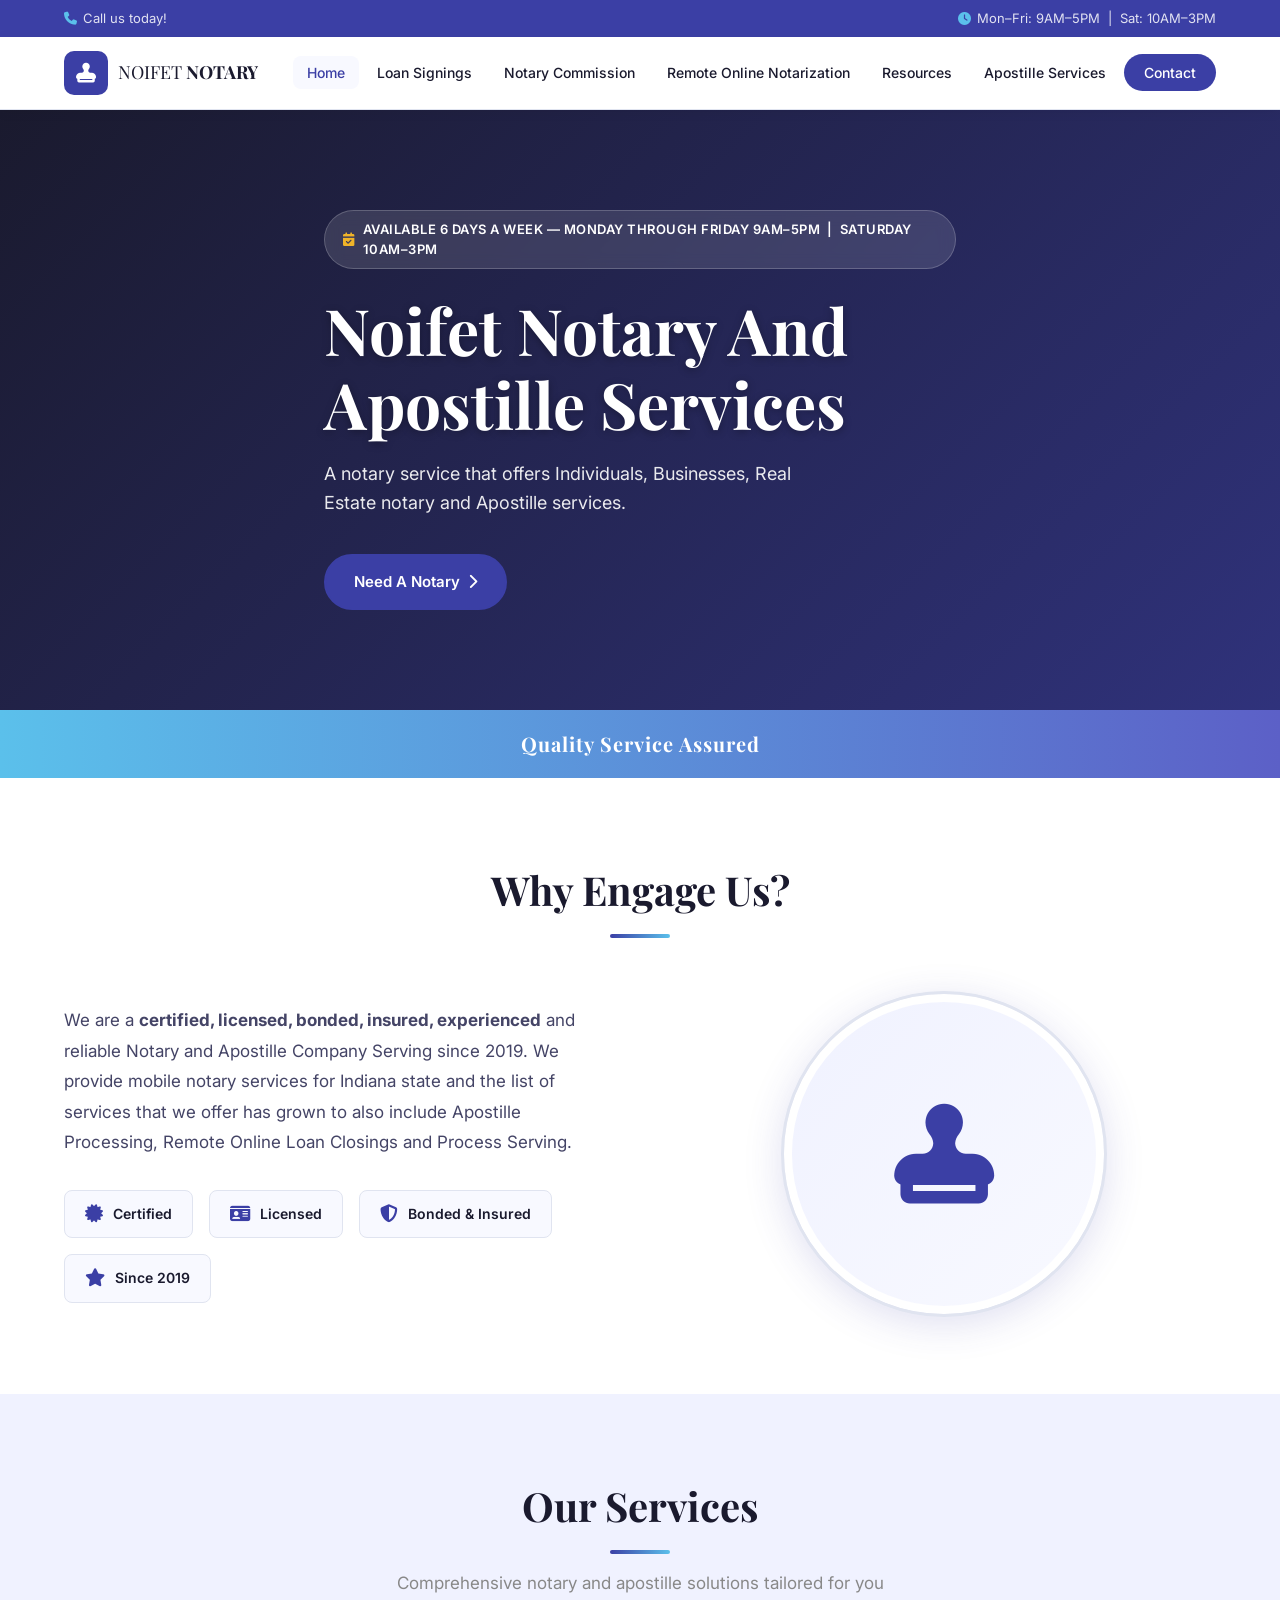
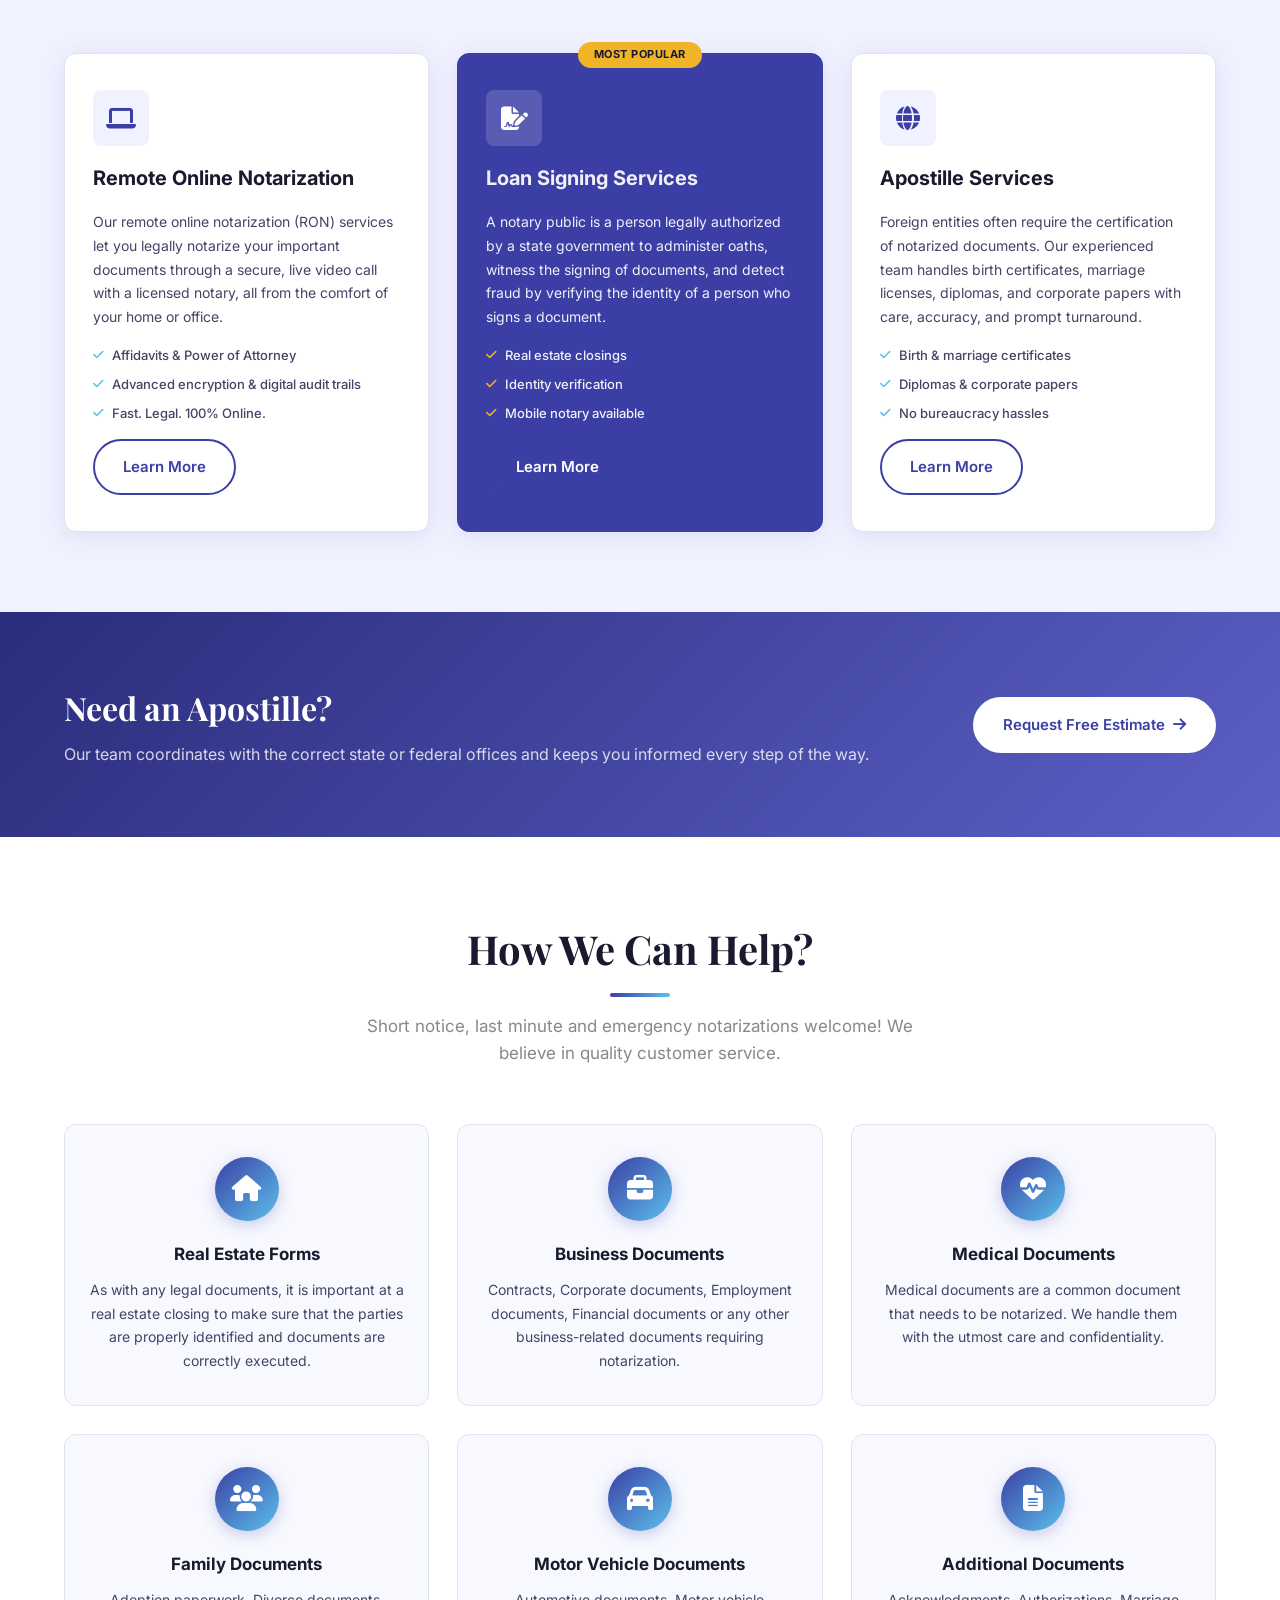
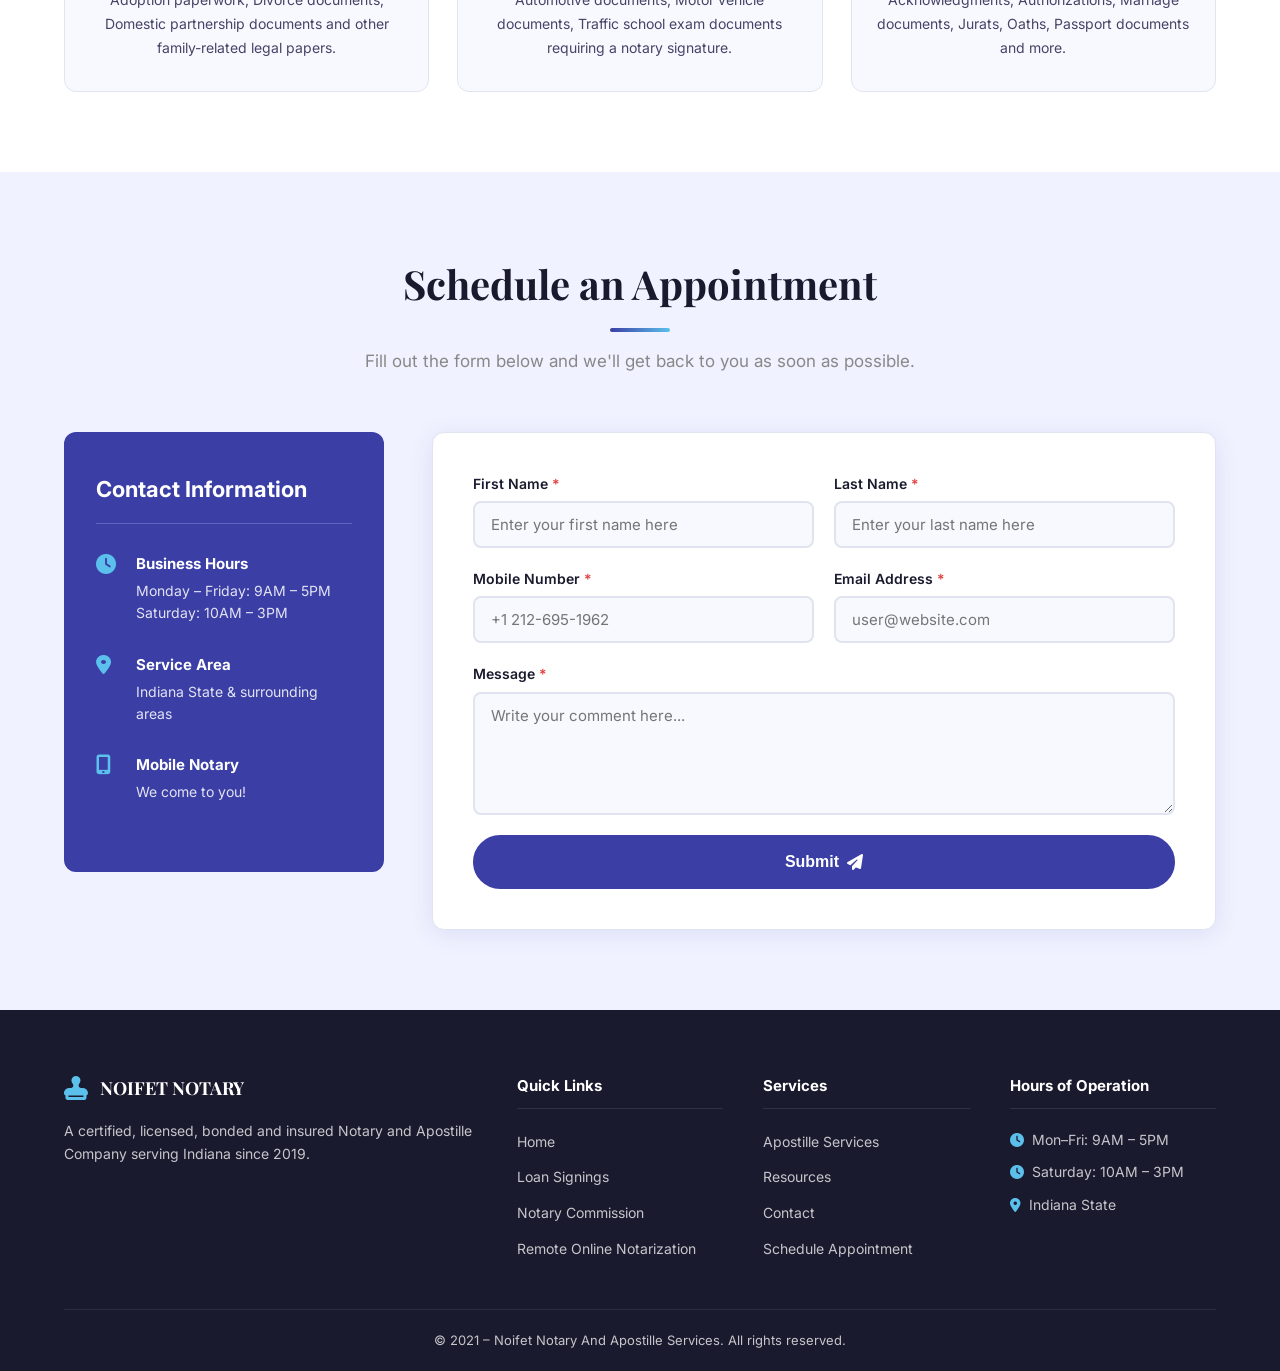
==== index.html @ 9d554729 "Add homepage design with navigation for Noifet Notary website - index.html: full homepage with hero," ====
<!DOCTYPE html>
<html lang="en">
<head>
  <meta charset="UTF-8" />
  <meta name="viewport" content="width=device-width, initial-scale=1.0" />
  <title>Noifet Notary And Apostille Services</title>
  <link rel="stylesheet" href="css/style.css" />
  <link rel="stylesheet" href="https://cdnjs.cloudflare.com/ajax/libs/font-awesome/6.4.0/css/all.min.css" />
  <link href="https://fonts.googleapis.com/css2?family=Inter:wght@400;500;600;700&family=Playfair+Display:wght@700&display=swap" rel="stylesheet" />
</head>
<body>

  <!-- Top Bar -->
  <div class="top-bar">
    <div class="container">
      <span><i class="fas fa-phone"></i> Call us today!</span>
      <span><i class="fas fa-clock"></i> Mon–Fri: 9AM–5PM &nbsp;|&nbsp; Sat: 10AM–3PM</span>
    </div>
  </div>

  <!-- Header / Navbar -->
  <header class="header" id="header">
    <div class="container header-inner">
      <a href="index.html" class="logo">
        <img src="images/logo.png" alt="Noifet Notary Logo" onerror="this.style.display='none'; document.getElementById('logo-text').style.display='flex';" />
        <span id="logo-text" class="logo-text" style="display:none;">
          <span class="logo-icon"><i class="fas fa-stamp"></i></span>
          <span>NOIFET <strong>NOTARY</strong></span>
        </span>
      </a>

      <button class="hamburger" id="hamburger" aria-label="Toggle menu">
        <span></span><span></span><span></span>
      </button>

      <nav class="nav" id="nav">
        <ul class="nav-list">
          <li><a href="index.html" class="nav-link active">Home</a></li>
          <li><a href="loan-signings.html" class="nav-link">Loan Signings</a></li>
          <li><a href="notary-commission.html" class="nav-link">Notary Commission</a></li>
          <li><a href="remote-online-notarization.html" class="nav-link">Remote Online Notarization</a></li>
          <li><a href="resources.html" class="nav-link">Resources</a></li>
          <li><a href="apostille-services.html" class="nav-link">Apostille Services</a></li>
          <li><a href="contact.html" class="nav-link btn-contact">Contact</a></li>
        </ul>
      </nav>
    </div>
  </header>

  <!-- Hero Section -->
  <section class="hero" id="home">
    <div class="hero-overlay"></div>
    <div class="container hero-content">
      <p class="hero-availability">
        <i class="fas fa-calendar-check"></i>
        AVAILABLE 6 DAYS A WEEK — Monday through Friday 9AM–5PM &nbsp;|&nbsp; Saturday 10AM–3PM
      </p>
      <h1 class="hero-title">Noifet Notary And<br />Apostille Services</h1>
      <p class="hero-subtitle">A notary service that offers Individuals, Businesses, Real Estate notary and Apostille services.</p>
      <a href="#appointment" class="btn btn-primary">Need A Notary <i class="fas fa-chevron-right"></i></a>
    </div>
  </section>

  <!-- Quality Banner -->
  <div class="quality-banner">
    <div class="container">
      <span class="quality-text">Quality Service Assured</span>
    </div>
  </div>

  <!-- Why Engage Us -->
  <section class="why-us section" id="about">
    <div class="container">
      <div class="section-header">
        <h2 class="section-title">Why Engage Us?</h2>
        <div class="title-underline"></div>
      </div>
      <div class="why-us-grid">
        <div class="why-us-text">
          <p>We are a <strong>certified, licensed, bonded, insured, experienced</strong> and reliable Notary and Apostille Company Serving since 2019. We provide mobile notary services for Indiana state and the list of services that we offer has grown to also include Apostille Processing, Remote Online Loan Closings and Process Serving.</p>
          <div class="badges">
            <div class="badge"><i class="fas fa-certificate"></i><span>Certified</span></div>
            <div class="badge"><i class="fas fa-id-card"></i><span>Licensed</span></div>
            <div class="badge"><i class="fas fa-shield-alt"></i><span>Bonded &amp; Insured</span></div>
            <div class="badge"><i class="fas fa-star"></i><span>Since 2019</span></div>
          </div>
        </div>
        <div class="why-us-image">
          <div class="img-placeholder">
            <i class="fas fa-stamp"></i>
          </div>
        </div>
      </div>
    </div>
  </section>

  <!-- Services Section -->
  <section class="services section" id="services">
    <div class="container">
      <div class="section-header">
        <h2 class="section-title">Our Services</h2>
        <div class="title-underline"></div>
        <p class="section-subtitle">Comprehensive notary and apostille solutions tailored for you</p>
      </div>
      <div class="services-grid">

        <div class="service-card">
          <div class="service-icon"><i class="fas fa-laptop"></i></div>
          <h3>Remote Online Notarization</h3>
          <p>Our remote online notarization (RON) services let you legally notarize your important documents through a secure, live video call with a licensed notary, all from the comfort of your home or office.</p>
          <ul class="service-features">
            <li><i class="fas fa-check"></i> Affidavits &amp; Power of Attorney</li>
            <li><i class="fas fa-check"></i> Advanced encryption &amp; digital audit trails</li>
            <li><i class="fas fa-check"></i> Fast. Legal. 100% Online.</li>
          </ul>
          <a href="remote-online-notarization.html" class="btn btn-outline">Learn More</a>
        </div>

        <div class="service-card featured">
          <div class="service-badge">Most Popular</div>
          <div class="service-icon"><i class="fas fa-file-signature"></i></div>
          <h3>Loan Signing Services</h3>
          <p>A notary public is a person legally authorized by a state government to administer oaths, witness the signing of documents, and detect fraud by verifying the identity of a person who signs a document.</p>
          <ul class="service-features">
            <li><i class="fas fa-check"></i> Real estate closings</li>
            <li><i class="fas fa-check"></i> Identity verification</li>
            <li><i class="fas fa-check"></i> Mobile notary available</li>
          </ul>
          <a href="loan-signings.html" class="btn btn-primary">Learn More</a>
        </div>

        <div class="service-card">
          <div class="service-icon"><i class="fas fa-globe"></i></div>
          <h3>Apostille Services</h3>
          <p>Foreign entities often require the certification of notarized documents. Our experienced team handles birth certificates, marriage licenses, diplomas, and corporate papers with care, accuracy, and prompt turnaround.</p>
          <ul class="service-features">
            <li><i class="fas fa-check"></i> Birth &amp; marriage certificates</li>
            <li><i class="fas fa-check"></i> Diplomas &amp; corporate papers</li>
            <li><i class="fas fa-check"></i> No bureaucracy hassles</li>
          </ul>
          <a href="apostille-services.html" class="btn btn-outline">Learn More</a>
        </div>

      </div>
    </div>
  </section>

  <!-- Free Estimate CTA -->
  <section class="cta-estimate section">
    <div class="container cta-inner">
      <div class="cta-text">
        <h2>Need an Apostille?</h2>
        <p>Our team coordinates with the correct state or federal offices and keeps you informed every step of the way.</p>
      </div>
      <a href="#appointment" class="btn btn-white">Request Free Estimate <i class="fas fa-arrow-right"></i></a>
    </div>
  </section>

  <!-- How We Can Help -->
  <section class="how-help section" id="how-we-help">
    <div class="container">
      <div class="section-header">
        <h2 class="section-title">How We Can Help?</h2>
        <div class="title-underline"></div>
        <p class="section-subtitle">Short notice, last minute and emergency notarizations welcome! We believe in quality customer service.</p>
      </div>
      <div class="help-grid">

        <div class="help-card">
          <div class="help-icon"><i class="fas fa-home"></i></div>
          <h4>Real Estate Forms</h4>
          <p>As with any legal documents, it is important at a real estate closing to make sure that the parties are properly identified and documents are correctly executed.</p>
        </div>

        <div class="help-card">
          <div class="help-icon"><i class="fas fa-briefcase"></i></div>
          <h4>Business Documents</h4>
          <p>Contracts, Corporate documents, Employment documents, Financial documents or any other business-related documents requiring notarization.</p>
        </div>

        <div class="help-card">
          <div class="help-icon"><i class="fas fa-heartbeat"></i></div>
          <h4>Medical Documents</h4>
          <p>Medical documents are a common document that needs to be notarized. We handle them with the utmost care and confidentiality.</p>
        </div>

        <div class="help-card">
          <div class="help-icon"><i class="fas fa-users"></i></div>
          <h4>Family Documents</h4>
          <p>Adoption paperwork, Divorce documents, Domestic partnership documents and other family-related legal papers.</p>
        </div>

        <div class="help-card">
          <div class="help-icon"><i class="fas fa-car"></i></div>
          <h4>Motor Vehicle Documents</h4>
          <p>Automotive documents, Motor vehicle documents, Traffic school exam documents requiring a notary signature.</p>
        </div>

        <div class="help-card">
          <div class="help-icon"><i class="fas fa-file-alt"></i></div>
          <h4>Additional Documents</h4>
          <p>Acknowledgments, Authorizations, Marriage documents, Jurats, Oaths, Passport documents and more.</p>
        </div>

      </div>
    </div>
  </section>

  <!-- Appointment Section -->
  <section class="appointment section" id="appointment">
    <div class="container">
      <div class="section-header">
        <h2 class="section-title">Schedule an Appointment</h2>
        <div class="title-underline"></div>
        <p class="section-subtitle">Fill out the form below and we'll get back to you as soon as possible.</p>
      </div>
      <div class="appointment-wrapper">
        <div class="appointment-info">
          <h3>Contact Information</h3>
          <div class="contact-item">
            <i class="fas fa-clock"></i>
            <div>
              <strong>Business Hours</strong>
              <p>Monday – Friday: 9AM – 5PM</p>
              <p>Saturday: 10AM – 3PM</p>
            </div>
          </div>
          <div class="contact-item">
            <i class="fas fa-map-marker-alt"></i>
            <div>
              <strong>Service Area</strong>
              <p>Indiana State &amp; surrounding areas</p>
            </div>
          </div>
          <div class="contact-item">
            <i class="fas fa-mobile-alt"></i>
            <div>
              <strong>Mobile Notary</strong>
              <p>We come to you!</p>
            </div>
          </div>
        </div>

        <form class="appointment-form" id="appointmentForm">
          <div class="form-row">
            <div class="form-group">
              <label for="firstName">First Name <span class="required">*</span></label>
              <input type="text" id="firstName" placeholder="Enter your first name here" required />
            </div>
            <div class="form-group">
              <label for="lastName">Last Name <span class="required">*</span></label>
              <input type="text" id="lastName" placeholder="Enter your last name here" required />
            </div>
          </div>
          <div class="form-row">
            <div class="form-group">
              <label for="phone">Mobile Number <span class="required">*</span></label>
              <input type="tel" id="phone" placeholder="+1 212-695-1962" required />
            </div>
            <div class="form-group">
              <label for="email">Email Address <span class="required">*</span></label>
              <input type="email" id="email" placeholder="user@website.com" required />
            </div>
          </div>
          <div class="form-group full-width">
            <label for="message">Message <span class="required">*</span></label>
            <textarea id="message" rows="5" placeholder="Write your comment here..." required></textarea>
          </div>
          <button type="submit" class="btn btn-primary btn-submit">
            Submit <i class="fas fa-paper-plane"></i>
          </button>
          <div class="form-success" id="formSuccess" style="display:none;">
            <i class="fas fa-check-circle"></i> Thank you! We'll be in touch shortly.
          </div>
        </form>
      </div>
    </div>
  </section>

  <!-- Footer -->
  <footer class="footer">
    <div class="container">
      <div class="footer-grid">
        <div class="footer-brand">
          <div class="footer-logo">
            <i class="fas fa-stamp"></i>
            <span>NOIFET NOTARY</span>
          </div>
          <p>A certified, licensed, bonded and insured Notary and Apostille Company serving Indiana since 2019.</p>
        </div>
        <div class="footer-links">
          <h4>Quick Links</h4>
          <ul>
            <li><a href="index.html">Home</a></li>
            <li><a href="loan-signings.html">Loan Signings</a></li>
            <li><a href="notary-commission.html">Notary Commission</a></li>
            <li><a href="remote-online-notarization.html">Remote Online Notarization</a></li>
          </ul>
        </div>
        <div class="footer-links">
          <h4>Services</h4>
          <ul>
            <li><a href="apostille-services.html">Apostille Services</a></li>
            <li><a href="resources.html">Resources</a></li>
            <li><a href="contact.html">Contact</a></li>
            <li><a href="#appointment">Schedule Appointment</a></li>
          </ul>
        </div>
        <div class="footer-contact">
          <h4>Hours of Operation</h4>
          <p><i class="fas fa-clock"></i> Mon–Fri: 9AM – 5PM</p>
          <p><i class="fas fa-clock"></i> Saturday: 10AM – 3PM</p>
          <p><i class="fas fa-map-marker-alt"></i> Indiana State</p>
        </div>
      </div>
      <div class="footer-bottom">
        <p>&copy; 2021 – Noifet Notary And Apostille Services. All rights reserved.</p>
      </div>
    </div>
  </footer>

  <script src="js/main.js"></script>
</body>
</html>
---- css/style.css ----
/* =============================================
   NOIFET NOTARY - Main Stylesheet
   ============================================= */

/* === Reset & Base === */
*, *::before, *::after {
  box-sizing: border-box;
  margin: 0;
  padding: 0;
}

:root {
  --primary:       #3b3fa5;
  --primary-dark:  #2a2d7a;
  --primary-light: #5c60c7;
  --accent:        #5bc0eb;
  --accent-dark:   #3aa8d8;
  --gold:          #f0b429;
  --text-dark:     #1a1a2e;
  --text-body:     #444466;
  --text-light:    #888;
  --bg-light:      #f8f9ff;
  --bg-section:    #f0f2ff;
  --white:         #ffffff;
  --border:        #e0e4f0;
  --shadow:        0 4px 24px rgba(59, 63, 165, 0.10);
  --shadow-hover:  0 8px 40px rgba(59, 63, 165, 0.18);
  --radius:        12px;
  --radius-sm:     8px;
  --transition:    0.3s ease;
  --container:     1200px;
}

html { scroll-behavior: smooth; }

body {
  font-family: 'Inter', sans-serif;
  color: var(--text-body);
  background: var(--white);
  line-height: 1.6;
  font-size: 16px;
}

a { text-decoration: none; color: inherit; }
ul { list-style: none; }
img { max-width: 100%; display: block; }

.container {
  max-width: var(--container);
  margin: 0 auto;
  padding: 0 24px;
}

.section { padding: 80px 0; }

/* === Buttons === */
.btn {
  display: inline-flex;
  align-items: center;
  gap: 8px;
  padding: 14px 28px;
  border-radius: 50px;
  font-weight: 600;
  font-size: 15px;
  cursor: pointer;
  border: 2px solid transparent;
  transition: all var(--transition);
  white-space: nowrap;
}

.btn-primary {
  background: var(--primary);
  color: var(--white);
  border-color: var(--primary);
}
.btn-primary:hover {
  background: var(--primary-dark);
  border-color: var(--primary-dark);
  transform: translateY(-2px);
  box-shadow: 0 8px 24px rgba(59,63,165,0.35);
}

.btn-outline {
  background: transparent;
  color: var(--primary);
  border-color: var(--primary);
}
.btn-outline:hover {
  background: var(--primary);
  color: var(--white);
  transform: translateY(-2px);
}

.btn-white {
  background: var(--white);
  color: var(--primary);
  border-color: var(--white);
}
.btn-white:hover {
  background: transparent;
  color: var(--white);
  transform: translateY(-2px);
}

/* === Section Headers === */
.section-header {
  text-align: center;
  margin-bottom: 56px;
}
.section-title {
  font-family: 'Playfair Display', serif;
  font-size: clamp(28px, 4vw, 40px);
  color: var(--text-dark);
  margin-bottom: 12px;
}
.title-underline {
  width: 60px;
  height: 4px;
  background: linear-gradient(90deg, var(--primary), var(--accent));
  border-radius: 4px;
  margin: 0 auto 16px;
}
.section-subtitle {
  color: var(--text-light);
  font-size: 17px;
  max-width: 600px;
  margin: 0 auto;
}

/* =============================================
   TOP BAR
   ============================================= */
.top-bar {
  background: var(--primary);
  color: rgba(255,255,255,0.85);
  font-size: 13px;
  padding: 8px 0;
}
.top-bar .container {
  display: flex;
  justify-content: space-between;
  align-items: center;
  flex-wrap: wrap;
  gap: 8px;
}
.top-bar span { display: flex; align-items: center; gap: 6px; }
.top-bar i { color: var(--accent); }

/* =============================================
   HEADER / NAV
   ============================================= */
.header {
  position: sticky;
  top: 0;
  z-index: 1000;
  background: var(--white);
  border-bottom: 1px solid var(--border);
  box-shadow: 0 2px 12px rgba(0,0,0,0.06);
  transition: box-shadow var(--transition);
}
.header.scrolled { box-shadow: 0 4px 20px rgba(0,0,0,0.12); }

.header-inner {
  display: flex;
  align-items: center;
  justify-content: space-between;
  height: 72px;
}

/* Logo */
.logo { display: flex; align-items: center; }
.logo img { height: 56px; width: auto; }
.logo-text {
  display: flex;
  align-items: center;
  gap: 10px;
  font-family: 'Playfair Display', serif;
  font-size: 18px;
  color: var(--text-dark);
}
.logo-icon {
  width: 44px; height: 44px;
  background: var(--primary);
  color: var(--white);
  border-radius: 10px;
  display: flex; align-items: center; justify-content: center;
  font-size: 20px;
}

/* Nav */
.nav-list {
  display: flex;
  align-items: center;
  gap: 4px;
}
.nav-link {
  padding: 8px 14px;
  border-radius: var(--radius-sm);
  font-size: 14px;
  font-weight: 500;
  color: var(--text-dark);
  transition: all var(--transition);
  white-space: nowrap;
}
.nav-link:hover,
.nav-link.active {
  color: var(--primary);
  background: var(--bg-light);
}
.btn-contact {
  background: var(--primary) !important;
  color: var(--white) !important;
  border-radius: 50px !important;
  padding: 10px 20px !important;
}
.btn-contact:hover {
  background: var(--primary-dark) !important;
}

/* Hamburger */
.hamburger {
  display: none;
  flex-direction: column;
  gap: 5px;
  background: none;
  border: none;
  cursor: pointer;
  padding: 4px;
}
.hamburger span {
  display: block;
  width: 24px;
  height: 2px;
  background: var(--text-dark);
  border-radius: 2px;
  transition: all var(--transition);
}
.hamburger.open span:nth-child(1) { transform: translateY(7px) rotate(45deg); }
.hamburger.open span:nth-child(2) { opacity: 0; }
.hamburger.open span:nth-child(3) { transform: translateY(-7px) rotate(-45deg); }

/* =============================================
   HERO
   ============================================= */
.hero {
  position: relative;
  min-height: 600px;
  display: flex;
  align-items: center;
  background: url('../images/hero-bg.jpg') center/cover no-repeat;
  background-color: var(--text-dark);
}
.hero-overlay {
  position: absolute;
  inset: 0;
  background: linear-gradient(135deg, rgba(26,26,46,0.82) 0%, rgba(59,63,165,0.65) 100%);
}
.hero-content {
  position: relative;
  z-index: 1;
  max-width: 680px;
  color: var(--white);
  padding: 80px 24px;
}
.hero-availability {
  display: inline-flex;
  align-items: center;
  gap: 8px;
  background: rgba(255,255,255,0.12);
  backdrop-filter: blur(8px);
  border: 1px solid rgba(255,255,255,0.2);
  border-radius: 50px;
  padding: 8px 18px;
  font-size: 13px;
  font-weight: 600;
  letter-spacing: 0.5px;
  margin-bottom: 24px;
  text-transform: uppercase;
}
.hero-availability i { color: var(--gold); }
.hero-title {
  font-family: 'Playfair Display', serif;
  font-size: clamp(36px, 6vw, 64px);
  line-height: 1.15;
  margin-bottom: 20px;
  text-shadow: 0 2px 8px rgba(0,0,0,0.3);
}
.hero-subtitle {
  font-size: 18px;
  opacity: 0.9;
  margin-bottom: 36px;
  max-width: 520px;
}

/* =============================================
   QUALITY BANNER
   ============================================= */
.quality-banner {
  background: linear-gradient(90deg, var(--accent) 0%, var(--primary-light) 100%);
  padding: 18px 0;
}
.quality-text {
  display: block;
  text-align: center;
  color: var(--white);
  font-size: 20px;
  font-weight: 700;
  font-family: 'Playfair Display', serif;
  letter-spacing: 1px;
}

/* =============================================
   WHY ENGAGE US
   ============================================= */
.why-us { background: var(--white); }
.why-us-grid {
  display: grid;
  grid-template-columns: 1fr 1fr;
  gap: 64px;
  align-items: center;
}
.why-us-text p {
  font-size: 17px;
  line-height: 1.8;
  color: var(--text-body);
  margin-bottom: 32px;
}
.badges {
  display: flex;
  flex-wrap: wrap;
  gap: 16px;
}
.badge {
  display: flex;
  align-items: center;
  gap: 10px;
  background: var(--bg-light);
  border: 1px solid var(--border);
  border-radius: var(--radius-sm);
  padding: 12px 20px;
  font-weight: 600;
  color: var(--text-dark);
  font-size: 14px;
  transition: all var(--transition);
}
.badge:hover {
  background: var(--primary);
  color: var(--white);
  border-color: var(--primary);
  transform: translateY(-2px);
  box-shadow: var(--shadow);
}
.badge i { color: var(--primary); font-size: 18px; transition: color var(--transition); }
.badge:hover i { color: var(--white); }

.why-us-image { display: flex; justify-content: center; }
.img-placeholder {
  width: 320px; height: 320px;
  background: linear-gradient(135deg, var(--bg-section), var(--bg-light));
  border-radius: 50%;
  display: flex; align-items: center; justify-content: center;
  font-size: 100px;
  color: var(--primary);
  box-shadow: var(--shadow-hover);
  border: 8px solid var(--white);
  outline: 3px solid var(--border);
}

/* =============================================
   SERVICES
   ============================================= */
.services { background: var(--bg-section); }
.services-grid {
  display: grid;
  grid-template-columns: repeat(3, 1fr);
  gap: 28px;
}
.service-card {
  background: var(--white);
  border-radius: var(--radius);
  padding: 36px 28px;
  border: 1px solid var(--border);
  box-shadow: var(--shadow);
  position: relative;
  transition: all var(--transition);
  display: flex;
  flex-direction: column;
  gap: 16px;
}
.service-card:hover {
  transform: translateY(-6px);
  box-shadow: var(--shadow-hover);
  border-color: var(--primary-light);
}
.service-card.featured {
  background: var(--primary);
  color: var(--white);
  border-color: var(--primary);
}
.service-card.featured h3,
.service-card.featured p,
.service-card.featured li { color: rgba(255,255,255,0.92); }

.service-badge {
  position: absolute;
  top: -12px; left: 50%; transform: translateX(-50%);
  background: var(--gold);
  color: var(--text-dark);
  font-size: 11px;
  font-weight: 700;
  padding: 4px 16px;
  border-radius: 50px;
  letter-spacing: 0.5px;
  text-transform: uppercase;
}
.service-icon {
  width: 56px; height: 56px;
  background: var(--bg-section);
  border-radius: var(--radius-sm);
  display: flex; align-items: center; justify-content: center;
  font-size: 24px;
  color: var(--primary);
  flex-shrink: 0;
}
.service-card.featured .service-icon {
  background: rgba(255,255,255,0.15);
  color: var(--white);
}
.service-card h3 {
  font-size: 20px;
  font-weight: 700;
  color: var(--text-dark);
}
.service-card p { font-size: 14px; line-height: 1.7; }
.service-features { display: flex; flex-direction: column; gap: 8px; }
.service-features li {
  display: flex; align-items: center; gap: 8px;
  font-size: 13px; font-weight: 500;
}
.service-features i { color: var(--accent); font-size: 12px; }
.service-card.featured .service-features i { color: var(--gold); }
.service-card .btn { margin-top: auto; align-self: flex-start; }

/* =============================================
   CTA ESTIMATE
   ============================================= */
.cta-estimate {
  background: linear-gradient(135deg, var(--primary-dark), var(--primary-light));
  padding: 70px 0;
}
.cta-inner {
  display: flex;
  align-items: center;
  justify-content: space-between;
  gap: 32px;
  flex-wrap: wrap;
}
.cta-text h2 {
  font-family: 'Playfair Display', serif;
  font-size: 32px;
  color: var(--white);
  margin-bottom: 8px;
}
.cta-text p { color: rgba(255,255,255,0.8); font-size: 16px; }

/* =============================================
   HOW WE HELP
   ============================================= */
.how-help { background: var(--white); }
.help-grid {
  display: grid;
  grid-template-columns: repeat(3, 1fr);
  gap: 28px;
}
.help-card {
  background: var(--bg-light);
  border-radius: var(--radius);
  padding: 32px 24px;
  border: 1px solid var(--border);
  transition: all var(--transition);
  text-align: center;
}
.help-card:hover {
  background: var(--white);
  box-shadow: var(--shadow-hover);
  transform: translateY(-4px);
  border-color: var(--primary-light);
}
.help-icon {
  width: 64px; height: 64px;
  background: linear-gradient(135deg, var(--primary), var(--accent));
  border-radius: 50%;
  display: flex; align-items: center; justify-content: center;
  font-size: 26px;
  color: var(--white);
  margin: 0 auto 20px;
  box-shadow: 0 4px 16px rgba(59,63,165,0.25);
}
.help-card h4 {
  font-size: 17px;
  font-weight: 700;
  color: var(--text-dark);
  margin-bottom: 10px;
}
.help-card p { font-size: 14px; line-height: 1.7; color: var(--text-body); }

/* =============================================
   APPOINTMENT
   ============================================= */
.appointment { background: var(--bg-section); }
.appointment-wrapper {
  display: grid;
  grid-template-columns: 320px 1fr;
  gap: 48px;
  align-items: start;
}
.appointment-info {
  background: var(--primary);
  border-radius: var(--radius);
  padding: 40px 32px;
  color: var(--white);
}
.appointment-info h3 {
  font-size: 22px;
  font-weight: 700;
  margin-bottom: 28px;
  padding-bottom: 16px;
  border-bottom: 1px solid rgba(255,255,255,0.2);
}
.contact-item {
  display: flex;
  gap: 16px;
  align-items: flex-start;
  margin-bottom: 28px;
}
.contact-item i {
  font-size: 20px;
  color: var(--accent);
  width: 24px;
  flex-shrink: 0;
  margin-top: 2px;
}
.contact-item strong { display: block; font-size: 15px; margin-bottom: 4px; }
.contact-item p { font-size: 14px; opacity: 0.85; }

/* Form */
.appointment-form {
  background: var(--white);
  border-radius: var(--radius);
  padding: 40px;
  box-shadow: var(--shadow);
  border: 1px solid var(--border);
}
.form-row {
  display: grid;
  grid-template-columns: 1fr 1fr;
  gap: 20px;
  margin-bottom: 20px;
}
.form-group {
  display: flex;
  flex-direction: column;
  gap: 6px;
}
.form-group.full-width { margin-bottom: 20px; }
.form-group label {
  font-size: 14px;
  font-weight: 600;
  color: var(--text-dark);
}
.required { color: #e53e3e; }
.form-group input,
.form-group textarea {
  padding: 12px 16px;
  border: 2px solid var(--border);
  border-radius: var(--radius-sm);
  font-size: 15px;
  font-family: inherit;
  color: var(--text-dark);
  background: var(--bg-light);
  transition: border-color var(--transition);
  outline: none;
  width: 100%;
}
.form-group input:focus,
.form-group textarea:focus {
  border-color: var(--primary);
  background: var(--white);
}
.form-group textarea { resize: vertical; min-height: 120px; }

.btn-submit { width: 100%; justify-content: center; font-size: 16px; padding: 16px; }
.form-success {
  margin-top: 16px;
  background: #e6f9f0;
  color: #2d7a5f;
  border-radius: var(--radius-sm);
  padding: 14px 18px;
  font-weight: 600;
  display: flex;
  align-items: center;
  gap: 8px;
  border: 1px solid #b2e8d4;
}

/* =============================================
   FOOTER
   ============================================= */
.footer {
  background: var(--text-dark);
  color: rgba(255,255,255,0.75);
  padding: 64px 0 0;
}
.footer-grid {
  display: grid;
  grid-template-columns: 2fr 1fr 1fr 1fr;
  gap: 40px;
  margin-bottom: 48px;
}
.footer-logo {
  display: flex;
  align-items: center;
  gap: 12px;
  font-family: 'Playfair Display', serif;
  font-size: 18px;
  color: var(--white);
  font-weight: 700;
  margin-bottom: 16px;
}
.footer-logo i {
  font-size: 24px;
  color: var(--accent);
}
.footer-brand p { font-size: 14px; line-height: 1.7; }
.footer-links h4,
.footer-contact h4 {
  color: var(--white);
  font-size: 15px;
  font-weight: 700;
  margin-bottom: 20px;
  padding-bottom: 10px;
  border-bottom: 1px solid rgba(255,255,255,0.1);
}
.footer-links ul { display: flex; flex-direction: column; gap: 10px; }
.footer-links a {
  font-size: 14px;
  transition: color var(--transition);
}
.footer-links a:hover { color: var(--accent); }
.footer-contact p {
  display: flex;
  align-items: center;
  gap: 8px;
  font-size: 14px;
  margin-bottom: 10px;
}
.footer-contact i { color: var(--accent); }
.footer-bottom {
  border-top: 1px solid rgba(255,255,255,0.08);
  padding: 20px 0;
  text-align: center;
  font-size: 13px;
}

/* =============================================
   RESPONSIVE
   ============================================= */
@media (max-width: 1024px) {
  .services-grid { grid-template-columns: 1fr 1fr; }
  .help-grid { grid-template-columns: 1fr 1fr; }
  .footer-grid { grid-template-columns: 1fr 1fr; }
  .why-us-grid { gap: 40px; }
}

@media (max-width: 768px) {
  .top-bar .container { justify-content: center; font-size: 12px; }

  /* Mobile Nav */
  .hamburger { display: flex; }
  .nav {
    position: fixed;
    top: 72px; left: 0; right: 0;
    background: var(--white);
    border-top: 1px solid var(--border);
    box-shadow: 0 8px 32px rgba(0,0,0,0.12);
    padding: 20px 24px;
    transform: translateY(-100vh);
    opacity: 0;
    pointer-events: none;
    transition: all 0.35s ease;
  }
  .nav.open {
    transform: translateY(0);
    opacity: 1;
    pointer-events: all;
  }
  .nav-list { flex-direction: column; gap: 4px; }
  .nav-link { width: 100%; padding: 12px 16px; }

  /* Sections */
  .section { padding: 56px 0; }
  .why-us-grid { grid-template-columns: 1fr; }
  .why-us-image { display: none; }
  .services-grid { grid-template-columns: 1fr; }
  .help-grid { grid-template-columns: 1fr 1fr; }
  .appointment-wrapper { grid-template-columns: 1fr; }
  .form-row { grid-template-columns: 1fr; }
  .footer-grid { grid-template-columns: 1fr; gap: 28px; }
  .cta-inner { flex-direction: column; text-align: center; }
}

@media (max-width: 480px) {
  .help-grid { grid-template-columns: 1fr; }
  .badges { flex-direction: column; }
  .appointment-form { padding: 24px 20px; }
}

/* =============================================
   SCROLL ANIMATIONS
   ============================================= */
.fade-in {
  opacity: 0;
  transform: translateY(30px);
  transition: opacity 0.6s ease, transform 0.6s ease;
}
.fade-in.visible {
  opacity: 1;
  transform: translateY(0);
}
.fade-in-delay-1 { transition-delay: 0.1s; }
.fade-in-delay-2 { transition-delay: 0.2s; }
.fade-in-delay-3 { transition-delay: 0.3s; }
.fade-in-delay-4 { transition-delay: 0.4s; }
.fade-in-delay-5 { transition-delay: 0.5s; }
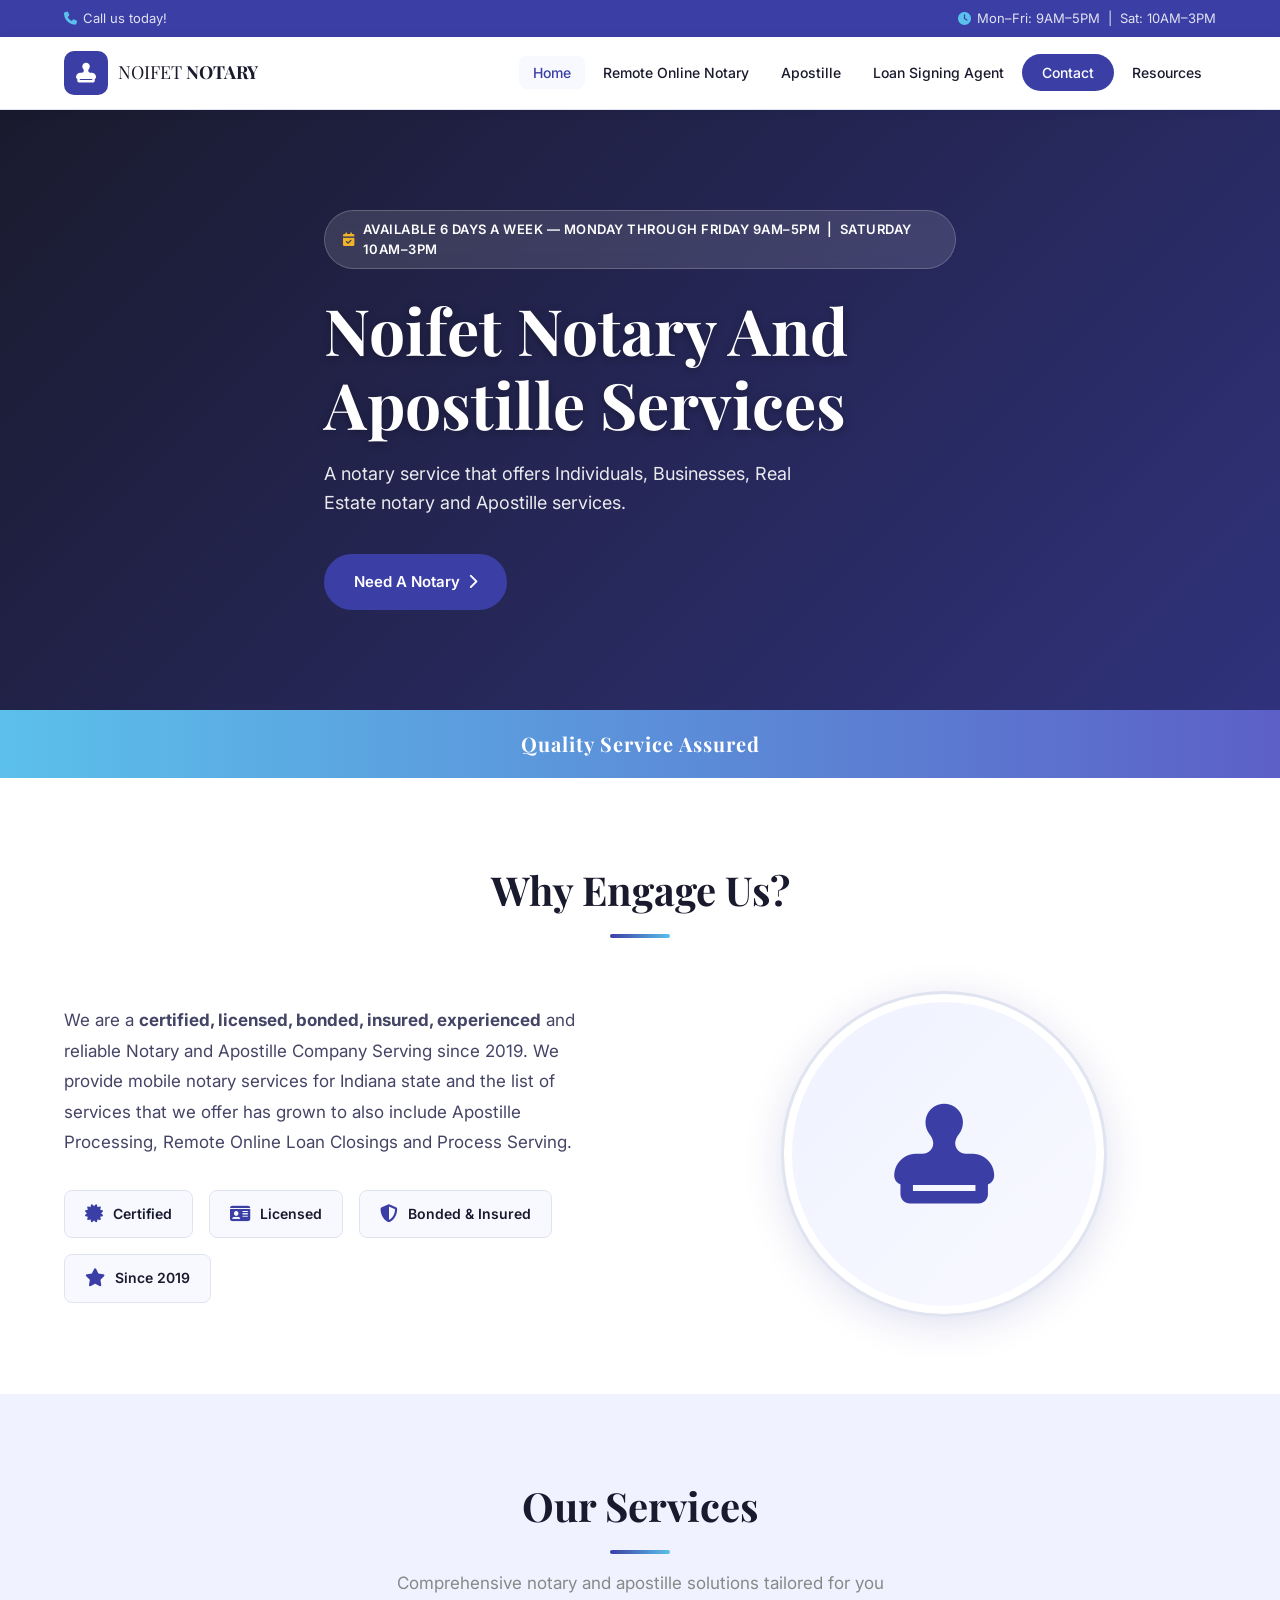
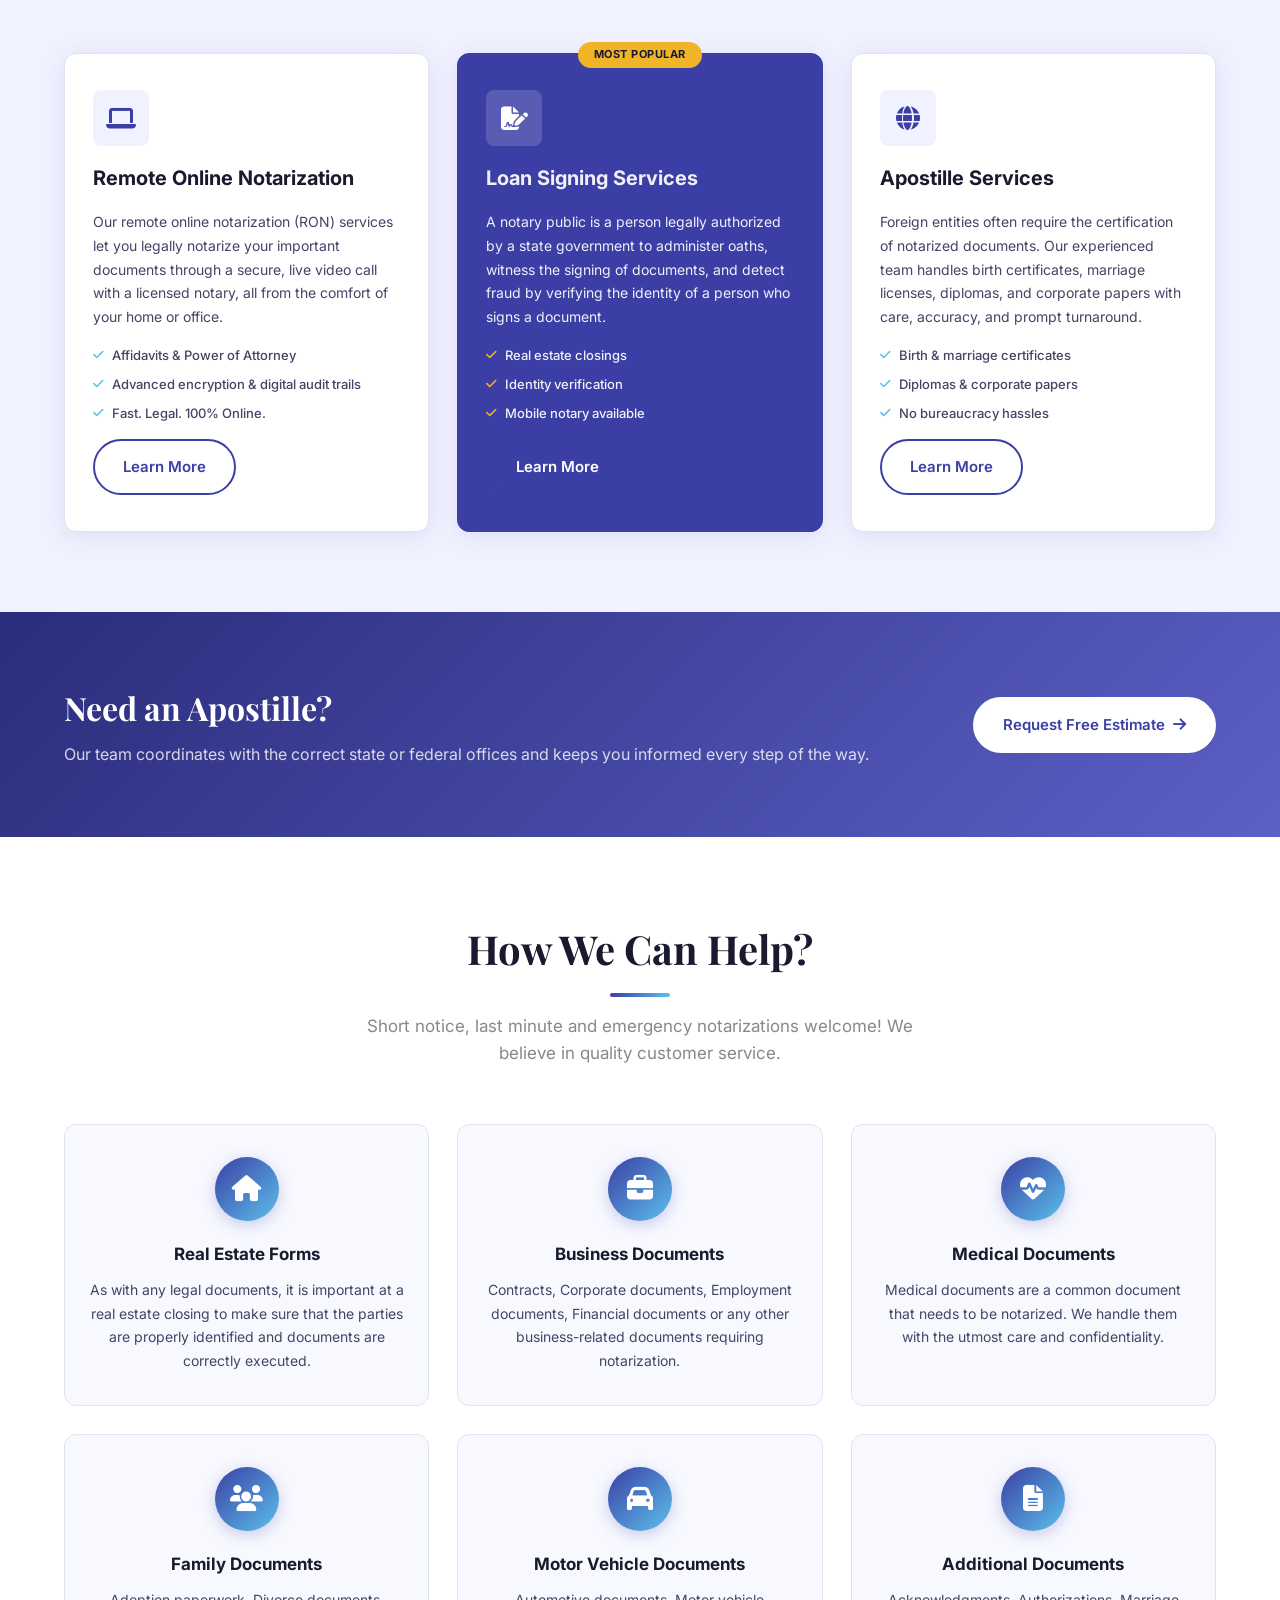
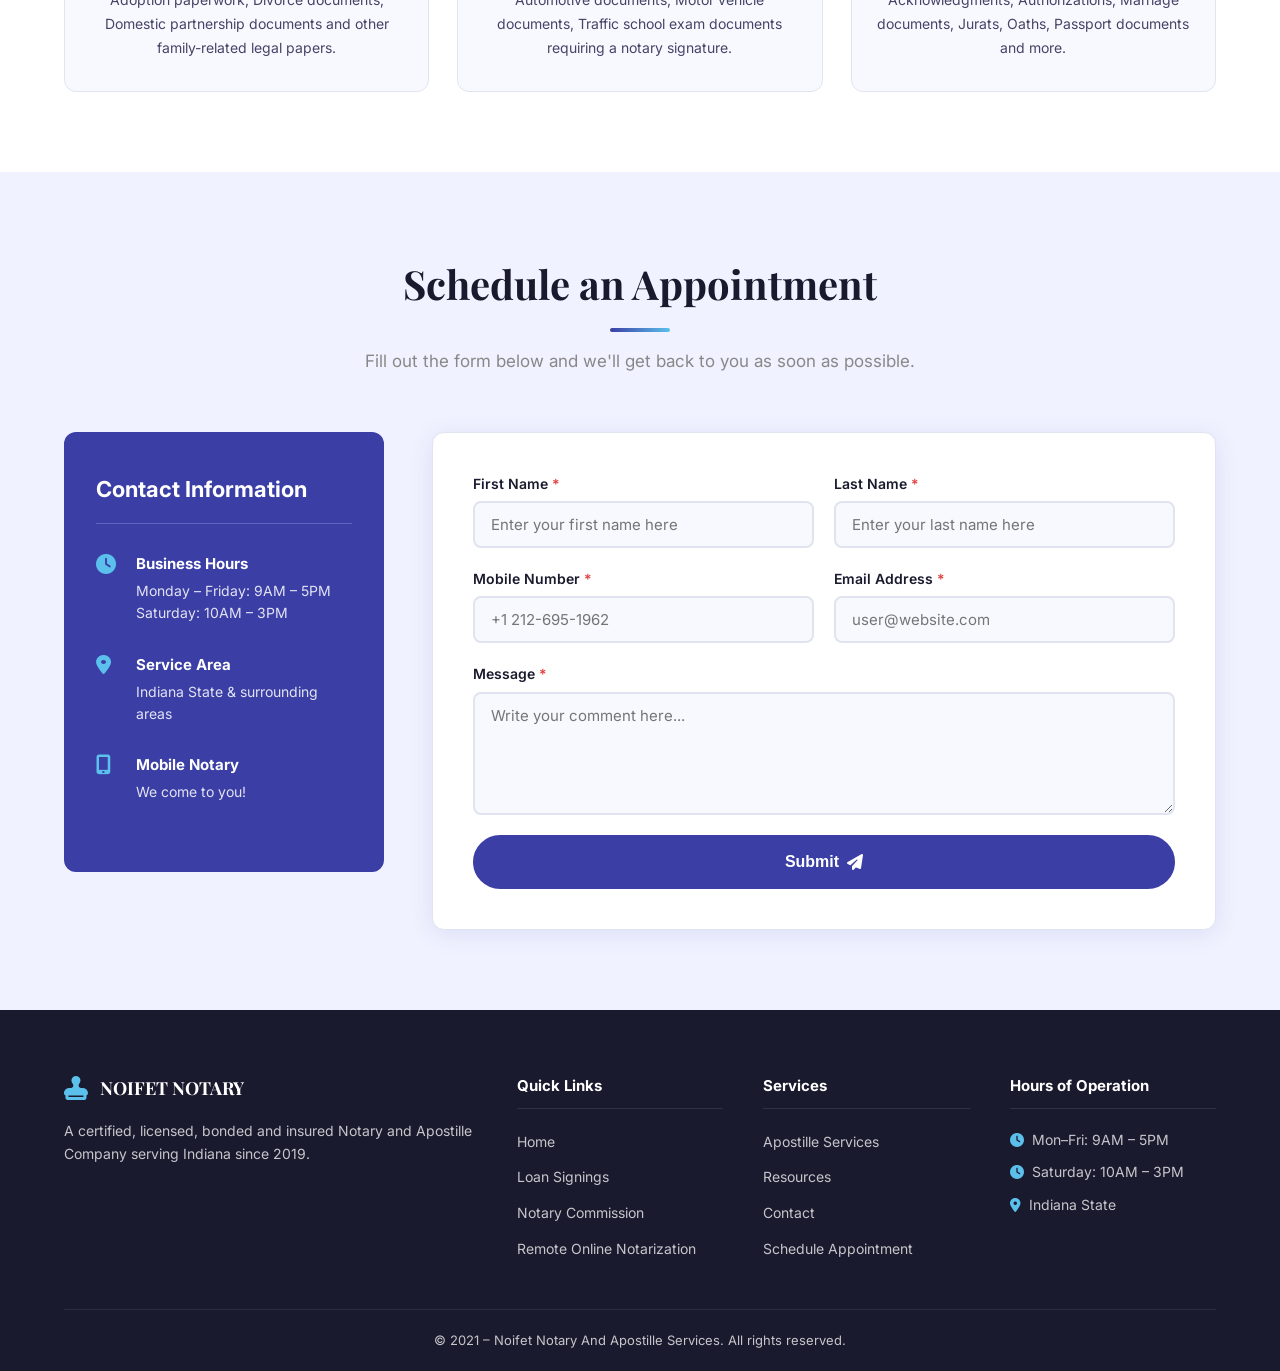
==== commit 4a7e3477: "Add Apostille, Contact, Resources pages and rearrange nav across all pages New pages: - apostille-se" ====
--- a/index.html
+++ b/index.html
@@ -36,12 +36,11 @@
       <nav class="nav" id="nav">
         <ul class="nav-list">
           <li><a href="index.html" class="nav-link active">Home</a></li>
-          <li><a href="loan-signings.html" class="nav-link">Loan Signings</a></li>
-          <li><a href="notary-commission.html" class="nav-link">Notary Commission</a></li>
-          <li><a href="remote-online-notarization.html" class="nav-link">Remote Online Notarization</a></li>
+          <li><a href="remote-online-notarization.html" class="nav-link">Remote Online Notary</a></li>
+          <li><a href="apostille-services.html" class="nav-link">Apostille</a></li>
+          <li><a href="loan-signings.html" class="nav-link">Loan Signing Agent</a></li>
+          <li><a href="contact.html" class="nav-link btn-contact">Contact</a></li>
           <li><a href="resources.html" class="nav-link">Resources</a></li>
-          <li><a href="apostille-services.html" class="nav-link">Apostille Services</a></li>
-          <li><a href="contact.html" class="nav-link btn-contact">Contact</a></li>
         </ul>
       </nav>
     </div>
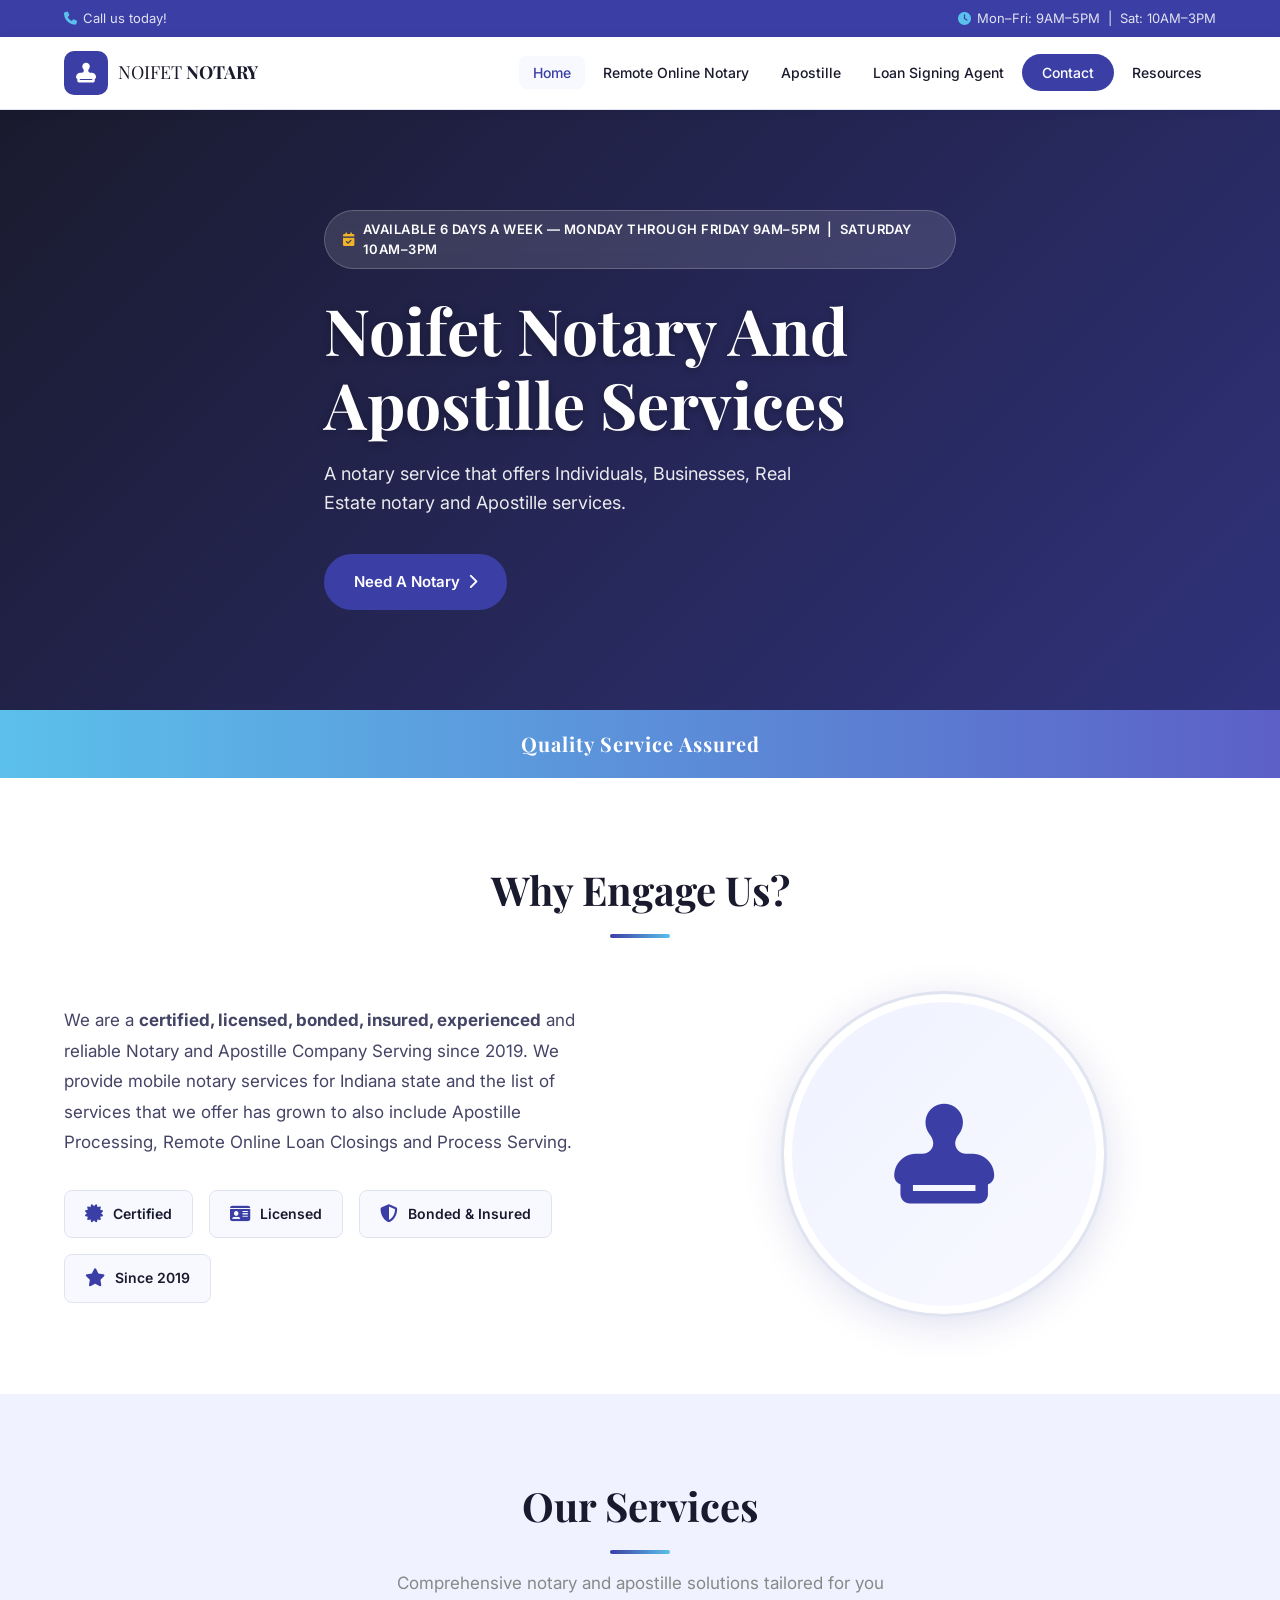
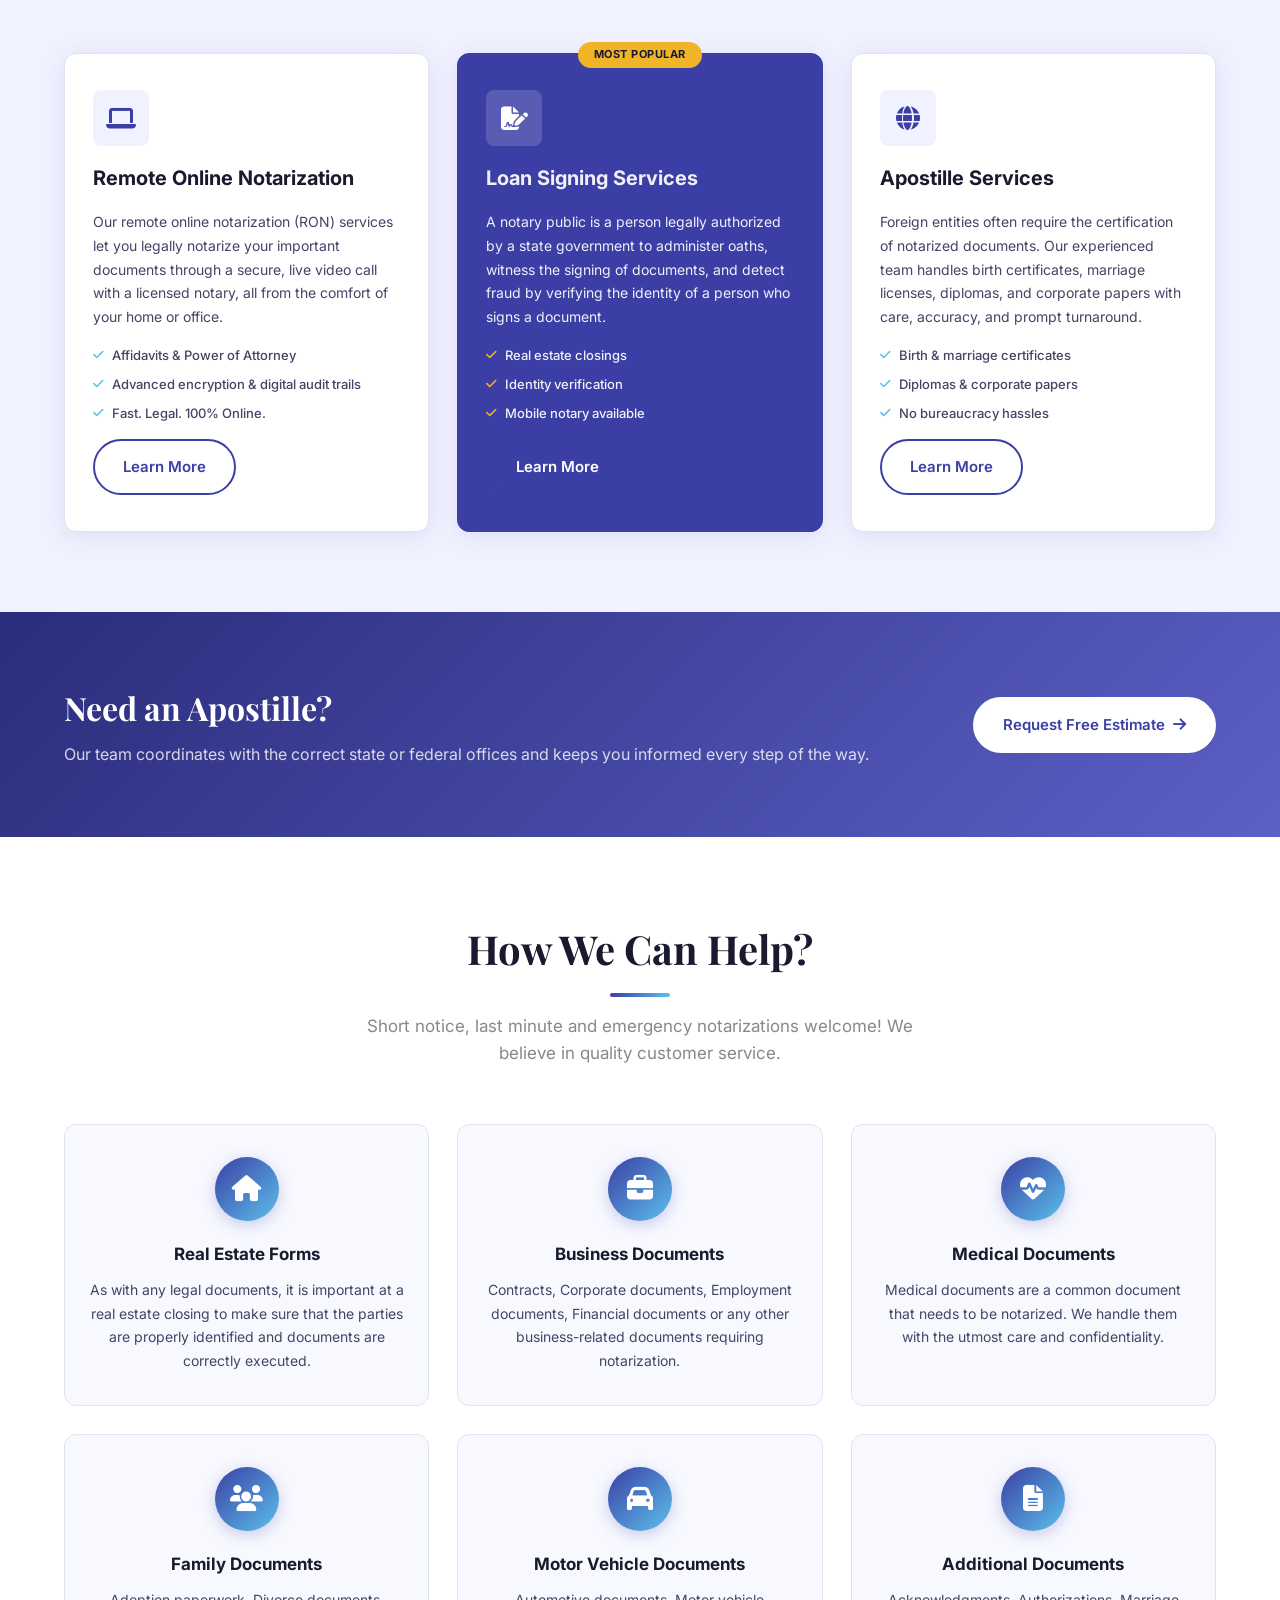
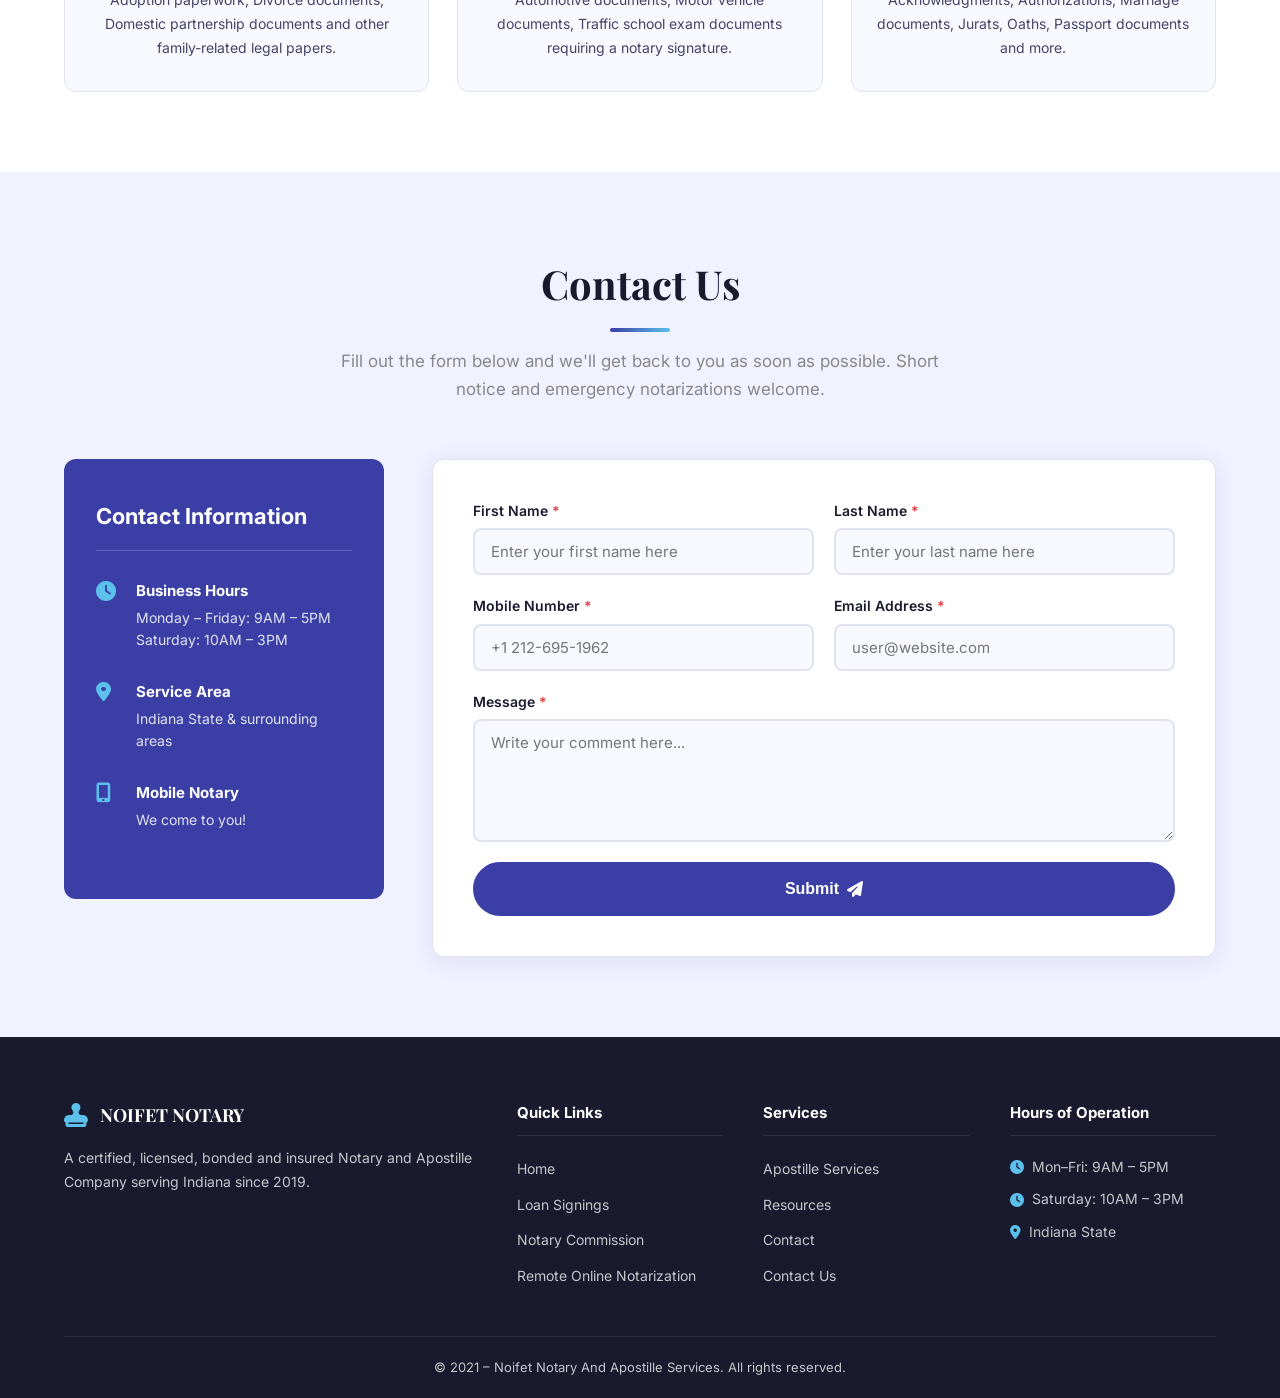
==== commit 1bffc036: "Replace all appointment references with Contact Us across all pages - All "Schedule Appointment" / "" ====
--- a/index.html
+++ b/index.html
@@ -56,7 +56,7 @@
       </p>
       <h1 class="hero-title">Noifet Notary And<br />Apostille Services</h1>
       <p class="hero-subtitle">A notary service that offers Individuals, Businesses, Real Estate notary and Apostille services.</p>
-      <a href="#appointment" class="btn btn-primary">Need A Notary <i class="fas fa-chevron-right"></i></a>
+      <a href="contact.html" class="btn btn-primary">Need A Notary <i class="fas fa-chevron-right"></i></a>
     </div>
   </section>
 
@@ -151,7 +151,7 @@
         <h2>Need an Apostille?</h2>
         <p>Our team coordinates with the correct state or federal offices and keeps you informed every step of the way.</p>
       </div>
-      <a href="#appointment" class="btn btn-white">Request Free Estimate <i class="fas fa-arrow-right"></i></a>
+      <a href="contact.html" class="btn btn-white">Request Free Estimate <i class="fas fa-arrow-right"></i></a>
     </div>
   </section>
 
@@ -205,13 +205,13 @@
     </div>
   </section>
 
-  <!-- Appointment Section -->
-  <section class="appointment section" id="appointment">
+  <!-- Contact Us Section -->
+  <section class="appointment section" id="contact-us">
     <div class="container">
       <div class="section-header">
-        <h2 class="section-title">Schedule an Appointment</h2>
+        <h2 class="section-title">Contact Us</h2>
         <div class="title-underline"></div>
-        <p class="section-subtitle">Fill out the form below and we'll get back to you as soon as possible.</p>
+        <p class="section-subtitle">Fill out the form below and we'll get back to you as soon as possible. Short notice and emergency notarizations welcome.</p>
       </div>
       <div class="appointment-wrapper">
         <div class="appointment-info">
@@ -302,7 +302,7 @@
             <li><a href="apostille-services.html">Apostille Services</a></li>
             <li><a href="resources.html">Resources</a></li>
             <li><a href="contact.html">Contact</a></li>
-            <li><a href="#appointment">Schedule Appointment</a></li>
+            <li><a href="contact.html">Contact Us</a></li>
           </ul>
         </div>
         <div class="footer-contact">
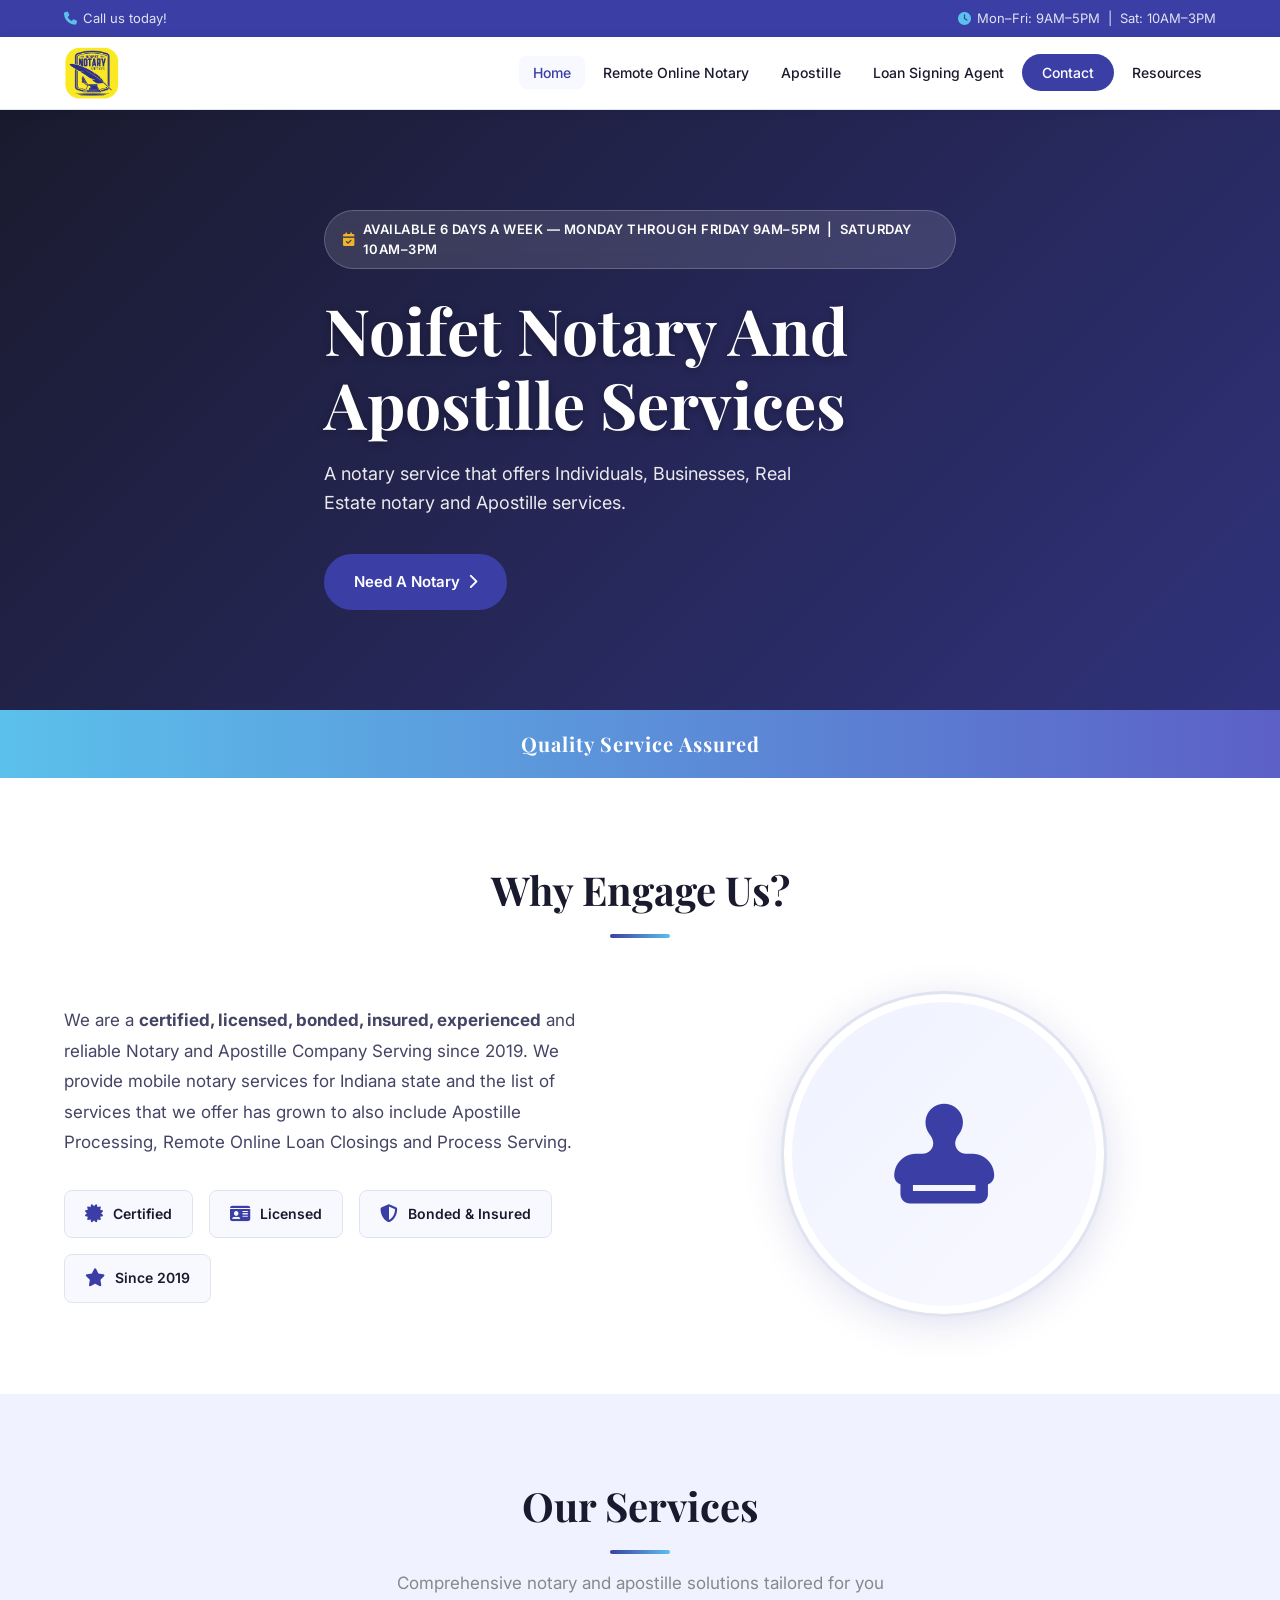
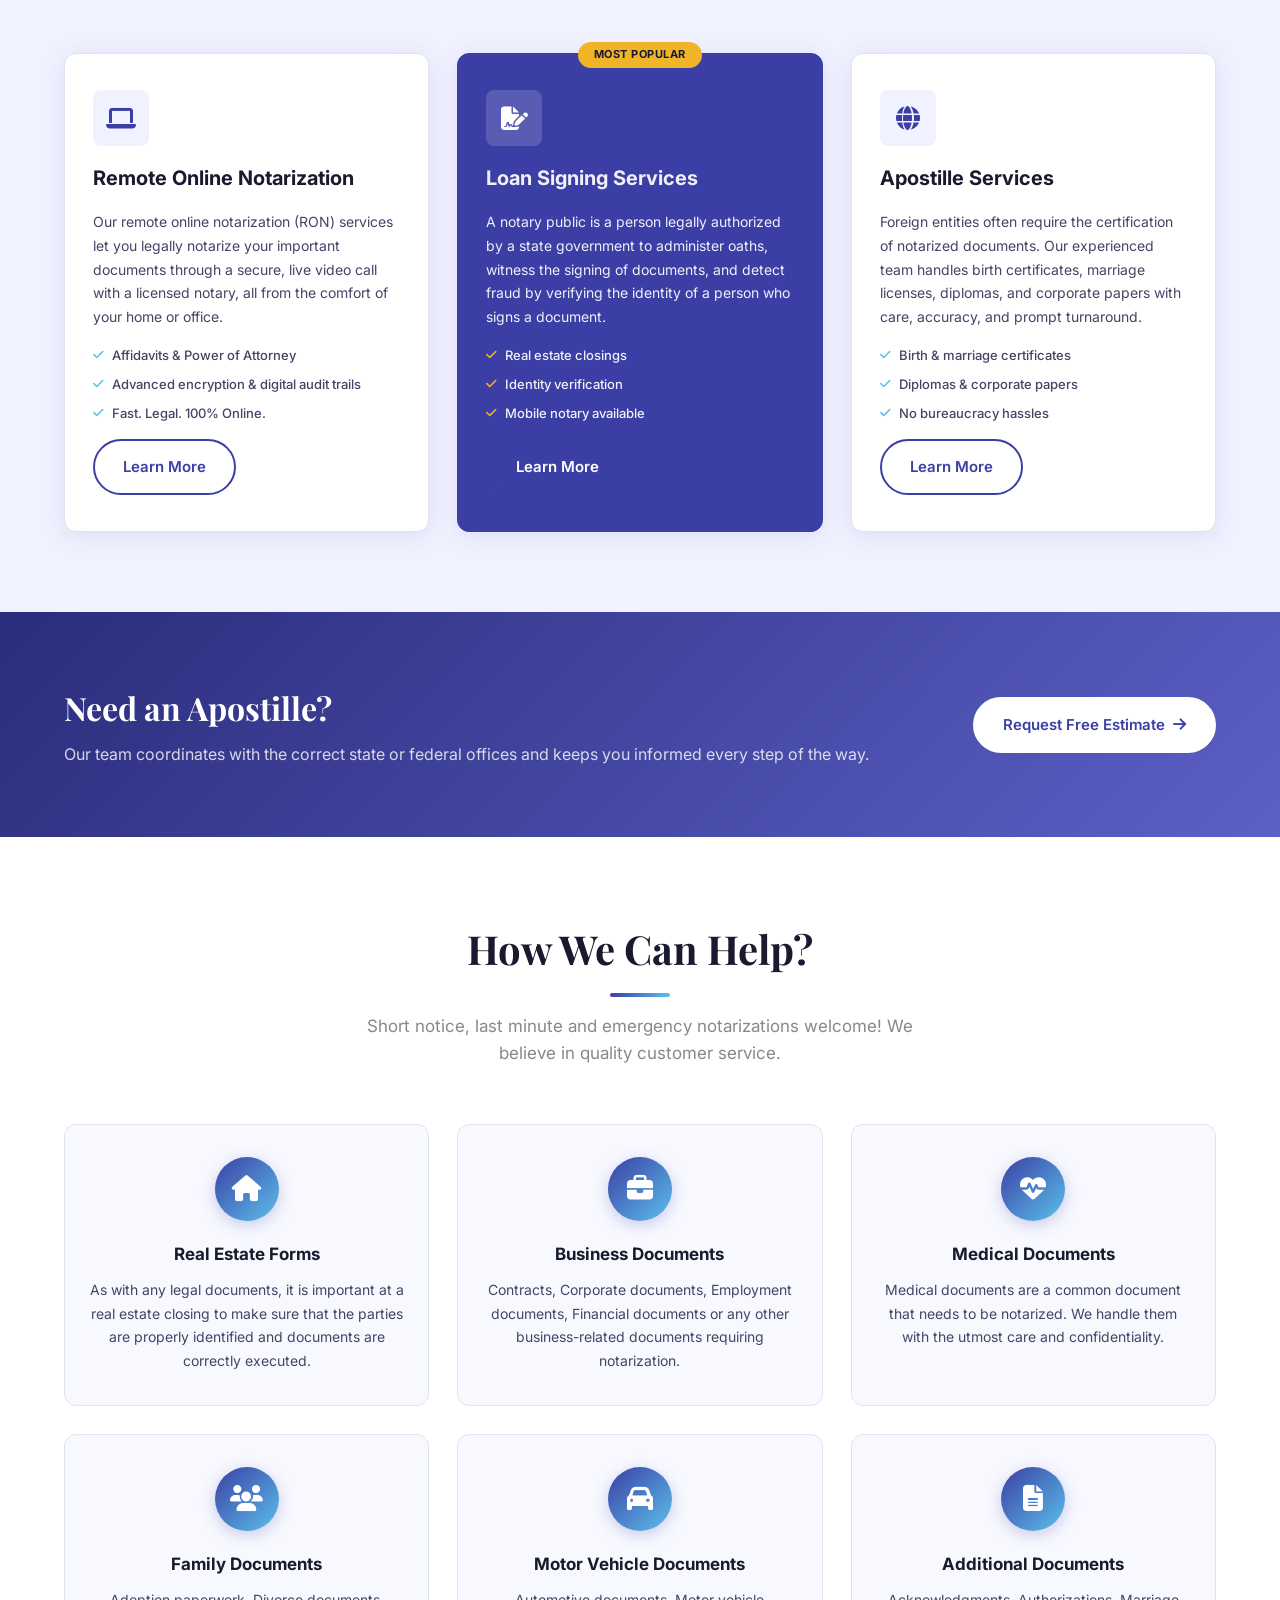
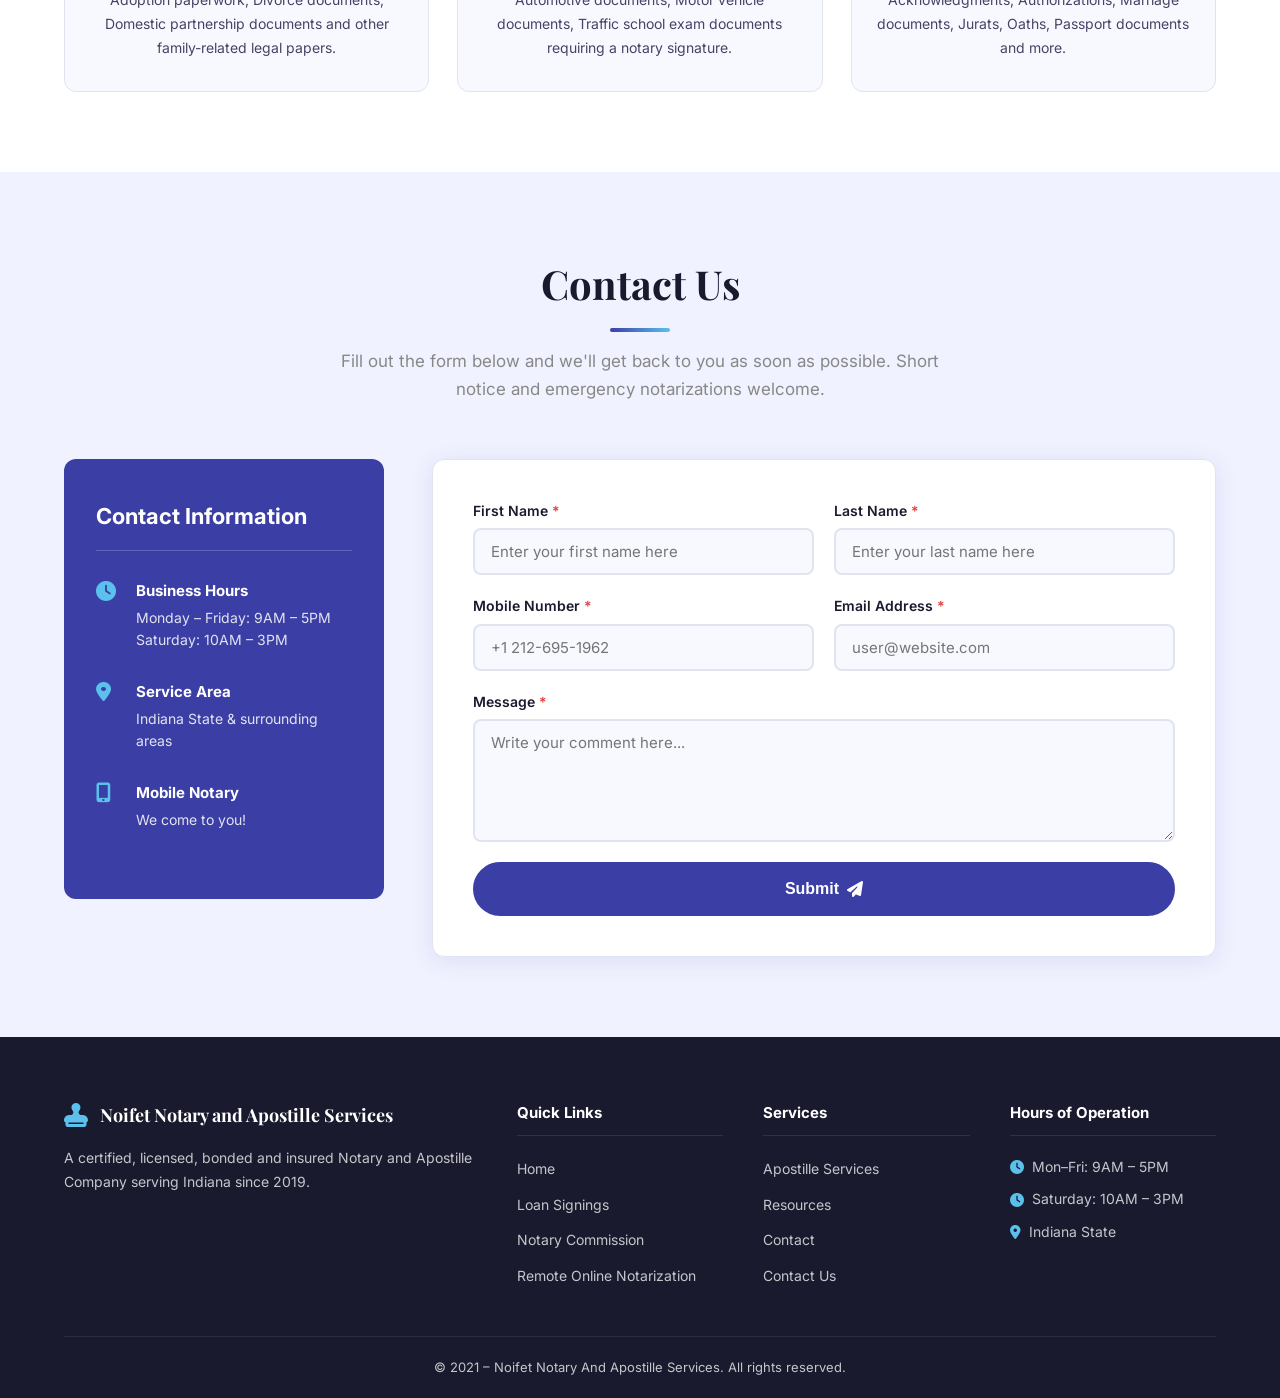
==== commit c1638246: "Menually update" ====
--- a/index.html
+++ b/index.html
@@ -22,7 +22,7 @@
   <header class="header" id="header">
     <div class="container header-inner">
       <a href="index.html" class="logo">
-        <img src="images/logo.png" alt="Noifet Notary Logo" onerror="this.style.display='none'; document.getElementById('logo-text').style.display='flex';" />
+        <img src="notry-logo.png" alt="Noifet Notary Logo" onerror="this.style.display='none'; document.getElementById('logo-text').style.display='flex';" />
         <span id="logo-text" class="logo-text" style="display:none;">
           <span class="logo-icon"><i class="fas fa-stamp"></i></span>
           <span>NOIFET <strong>NOTARY</strong></span>
@@ -283,7 +283,7 @@
         <div class="footer-brand">
           <div class="footer-logo">
             <i class="fas fa-stamp"></i>
-            <span>NOIFET NOTARY</span>
+            <span>Noifet Notary and Apostille Services</span>
           </div>
           <p>A certified, licensed, bonded and insured Notary and Apostille Company serving Indiana since 2019.</p>
         </div>
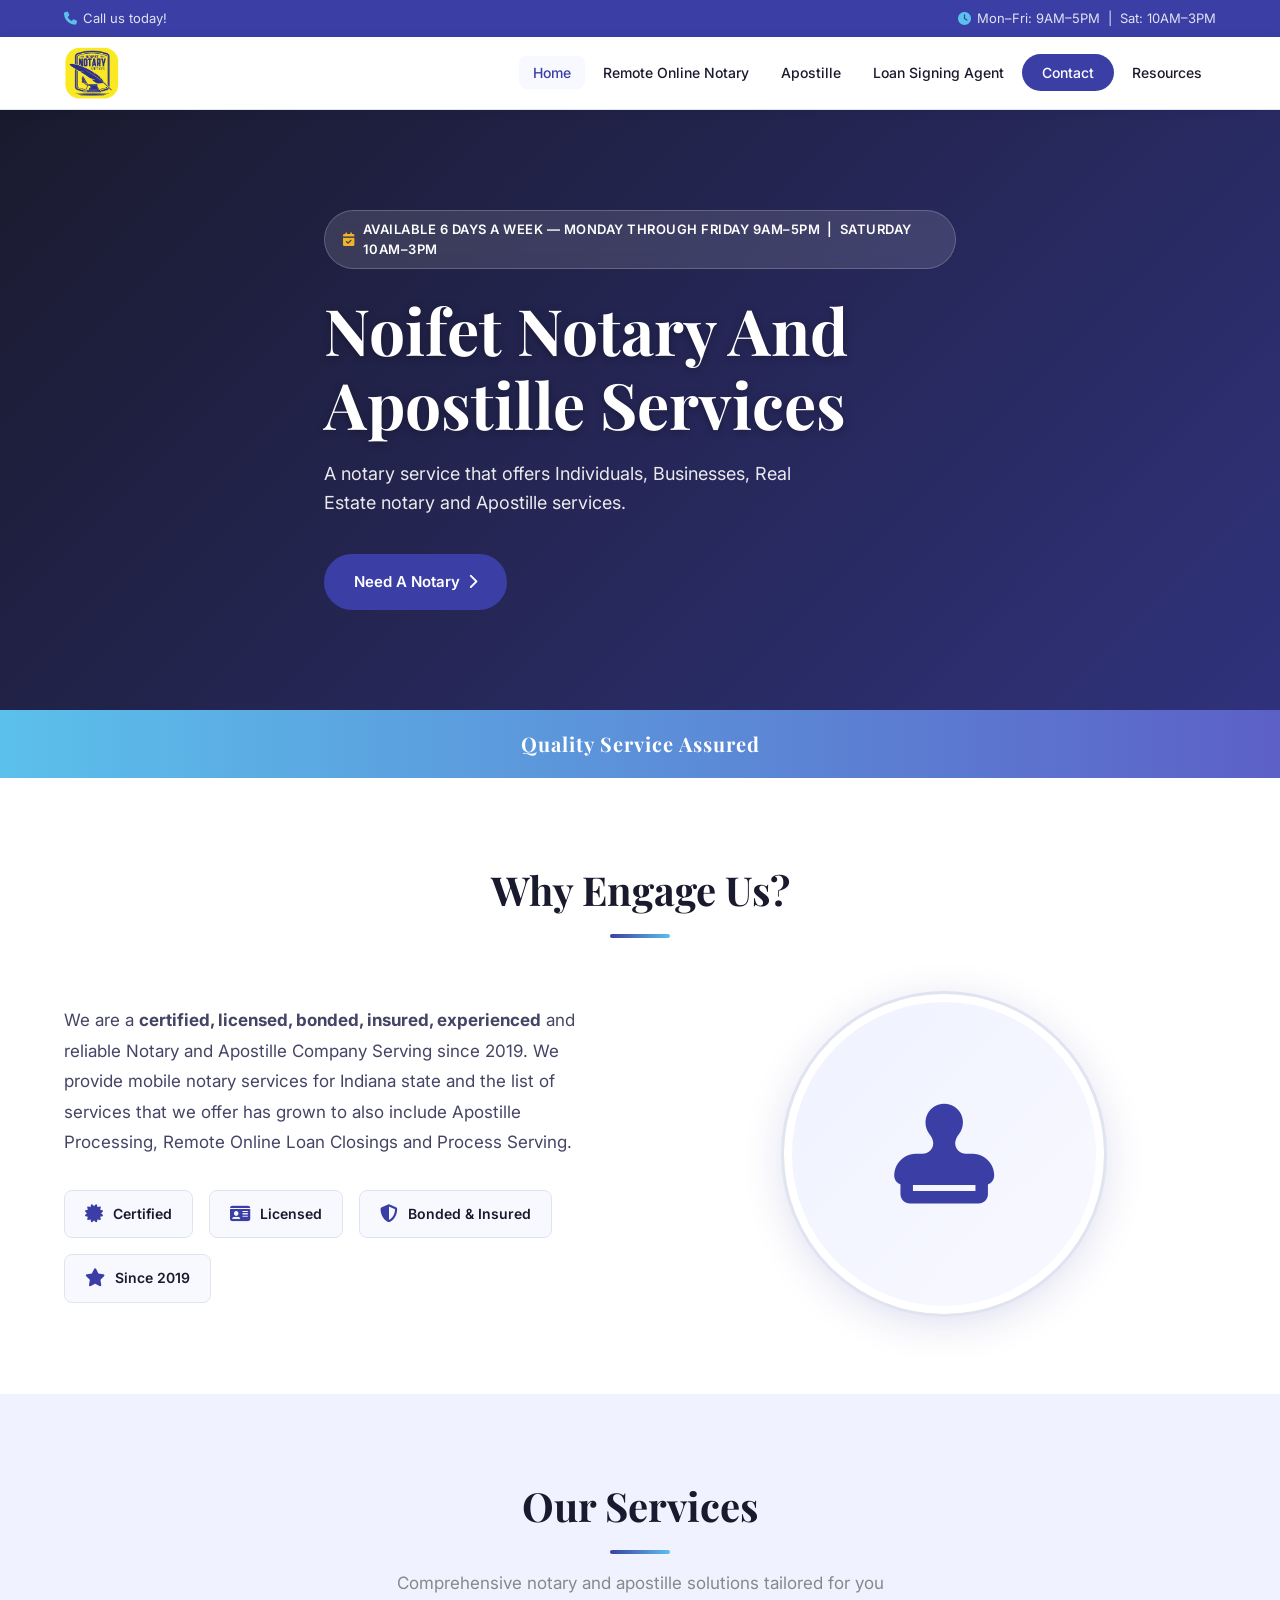
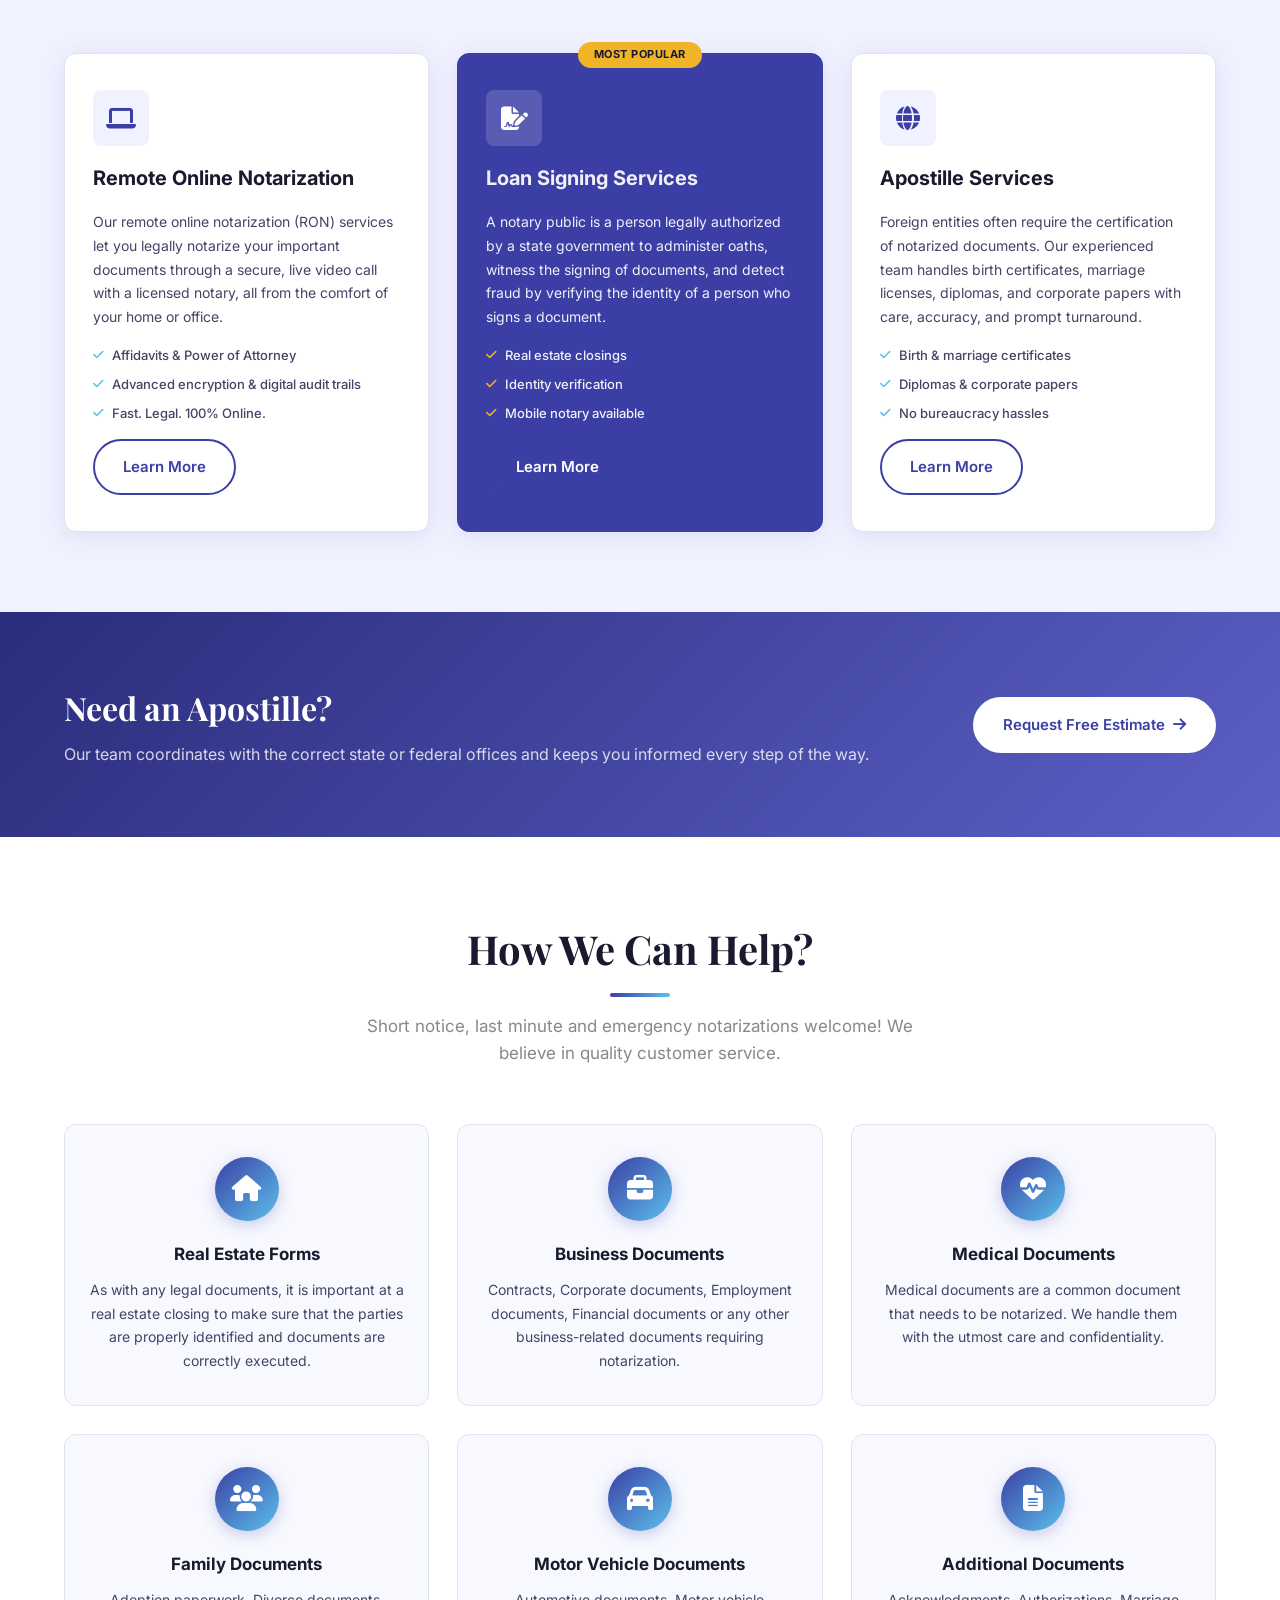
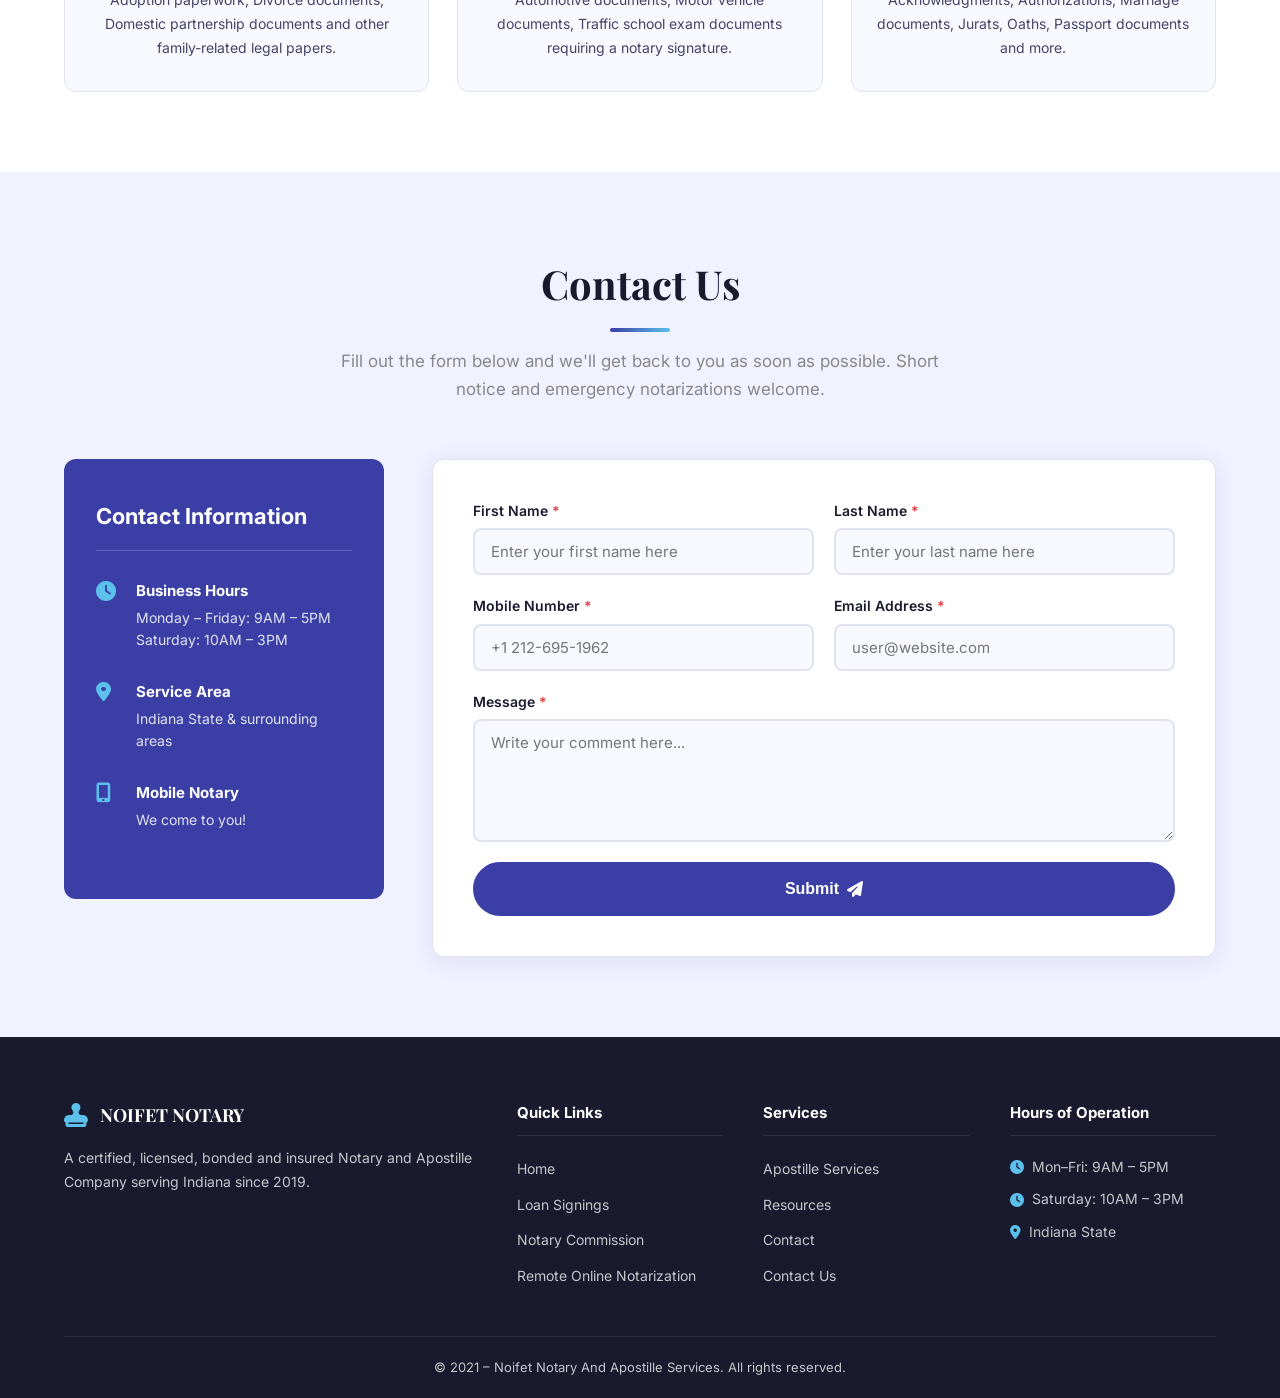
==== commit beace090: "Update logo to notry-logo.png across all page headers - Replaced images/logo.png with notry-logo.png" ====
--- a/index.html
+++ b/index.html
@@ -22,7 +22,7 @@
   <header class="header" id="header">
     <div class="container header-inner">
       <a href="index.html" class="logo">
-        <img src="notry-logo.png" alt="Noifet Notary Logo" onerror="this.style.display='none'; document.getElementById('logo-text').style.display='flex';" />
+        <img src="notry-logo.png" alt="Noifet Notary Logo" />
         <span id="logo-text" class="logo-text" style="display:none;">
           <span class="logo-icon"><i class="fas fa-stamp"></i></span>
           <span>NOIFET <strong>NOTARY</strong></span>
@@ -283,7 +283,7 @@
         <div class="footer-brand">
           <div class="footer-logo">
             <i class="fas fa-stamp"></i>
-            <span>Noifet Notary and Apostille Services</span>
+            <span>NOIFET NOTARY</span>
           </div>
           <p>A certified, licensed, bonded and insured Notary and Apostille Company serving Indiana since 2019.</p>
         </div>
--- a/css/style.css
+++ b/css/style.css
@@ -169,7 +169,7 @@
 
 /* Logo */
 .logo { display: flex; align-items: center; }
-.logo img { height: 56px; width: auto; }
+.logo img { height: 56px; width: 56px; object-fit: contain; border-radius: 8px; }
 .logo-text {
   display: flex;
   align-items: center;
